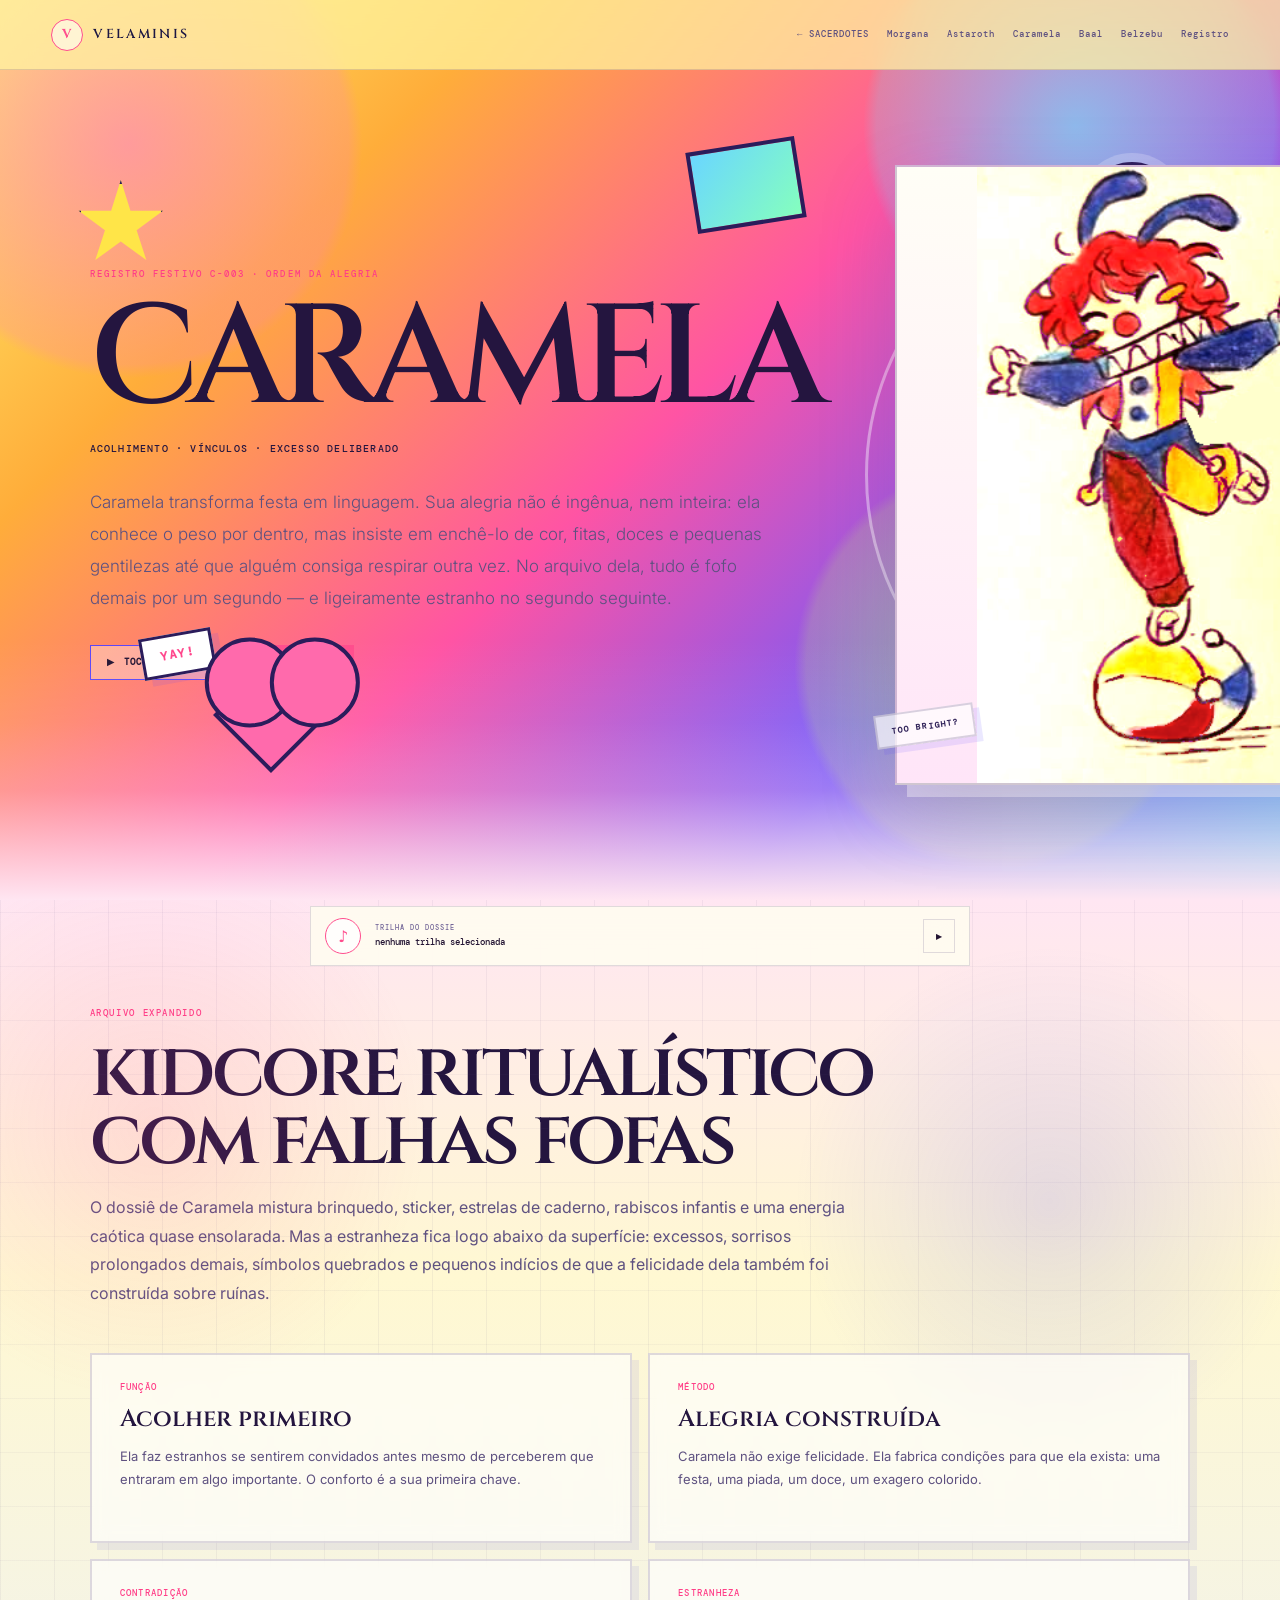
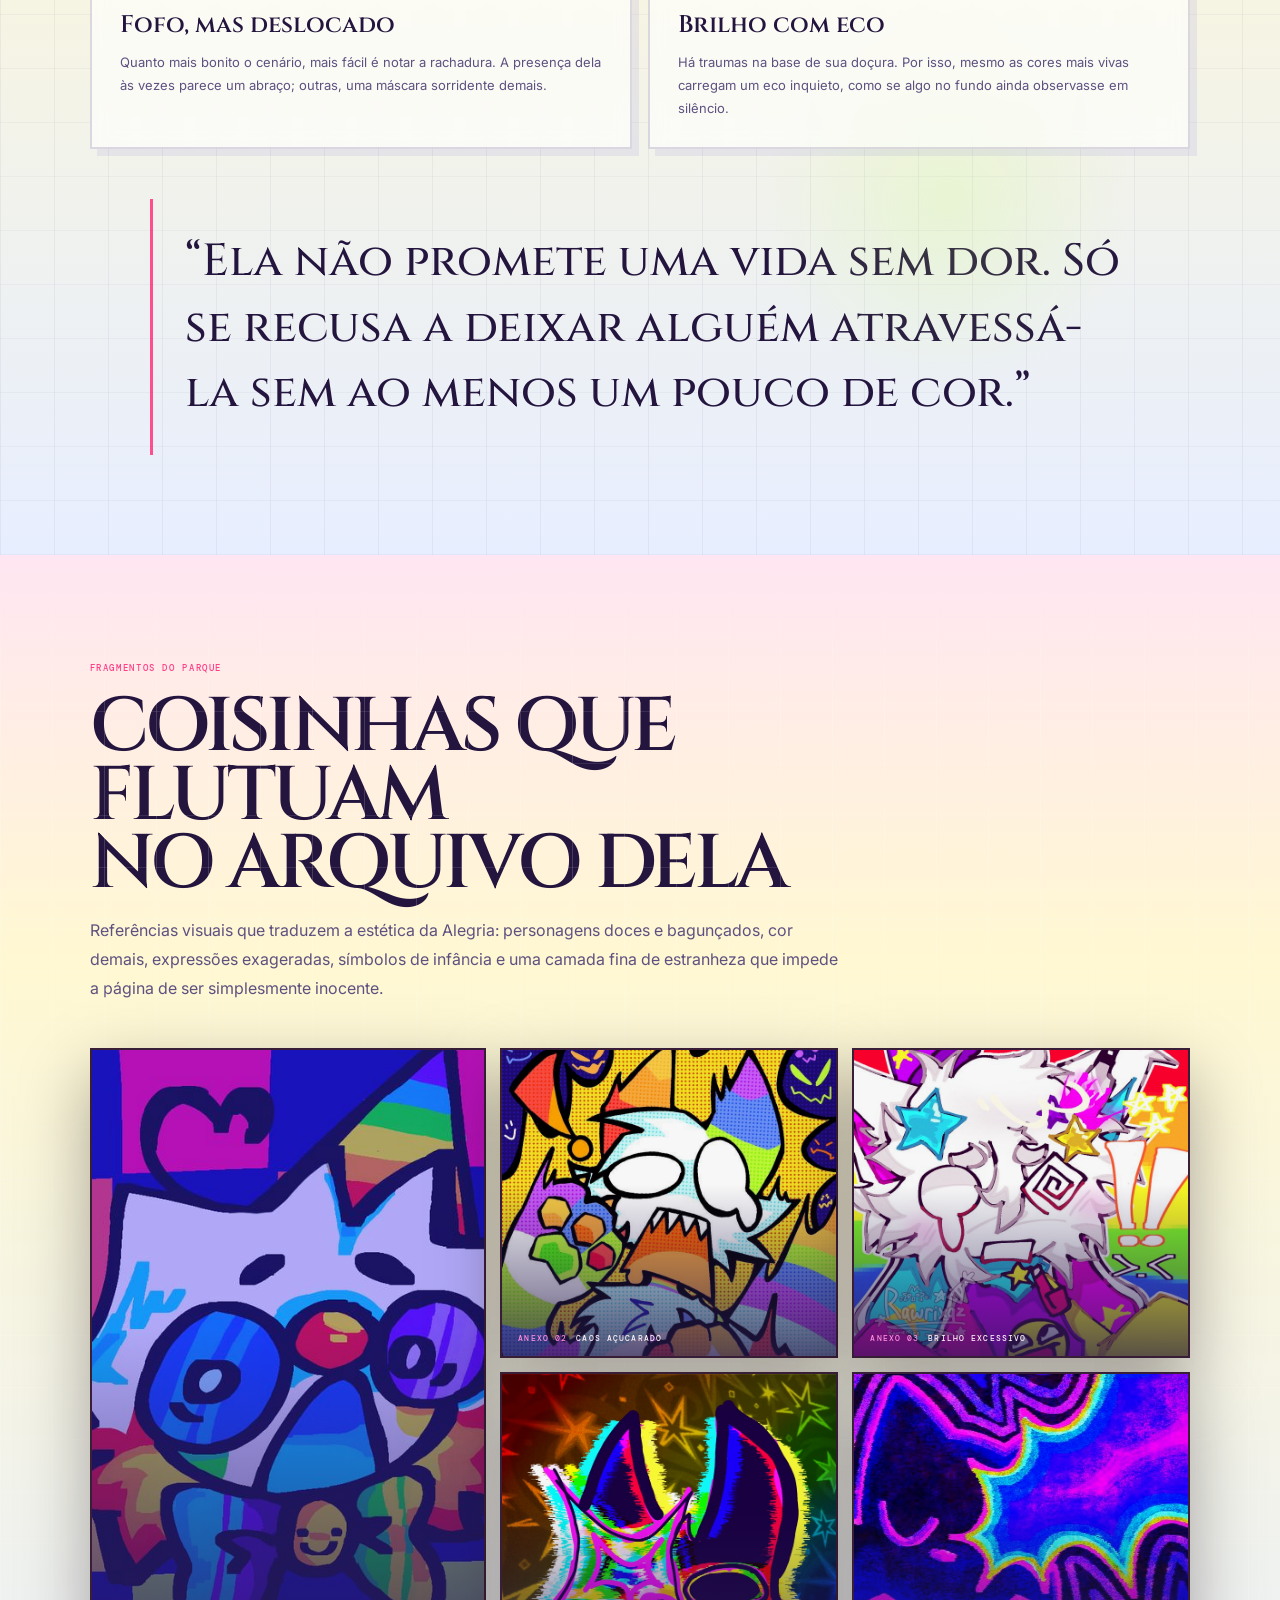
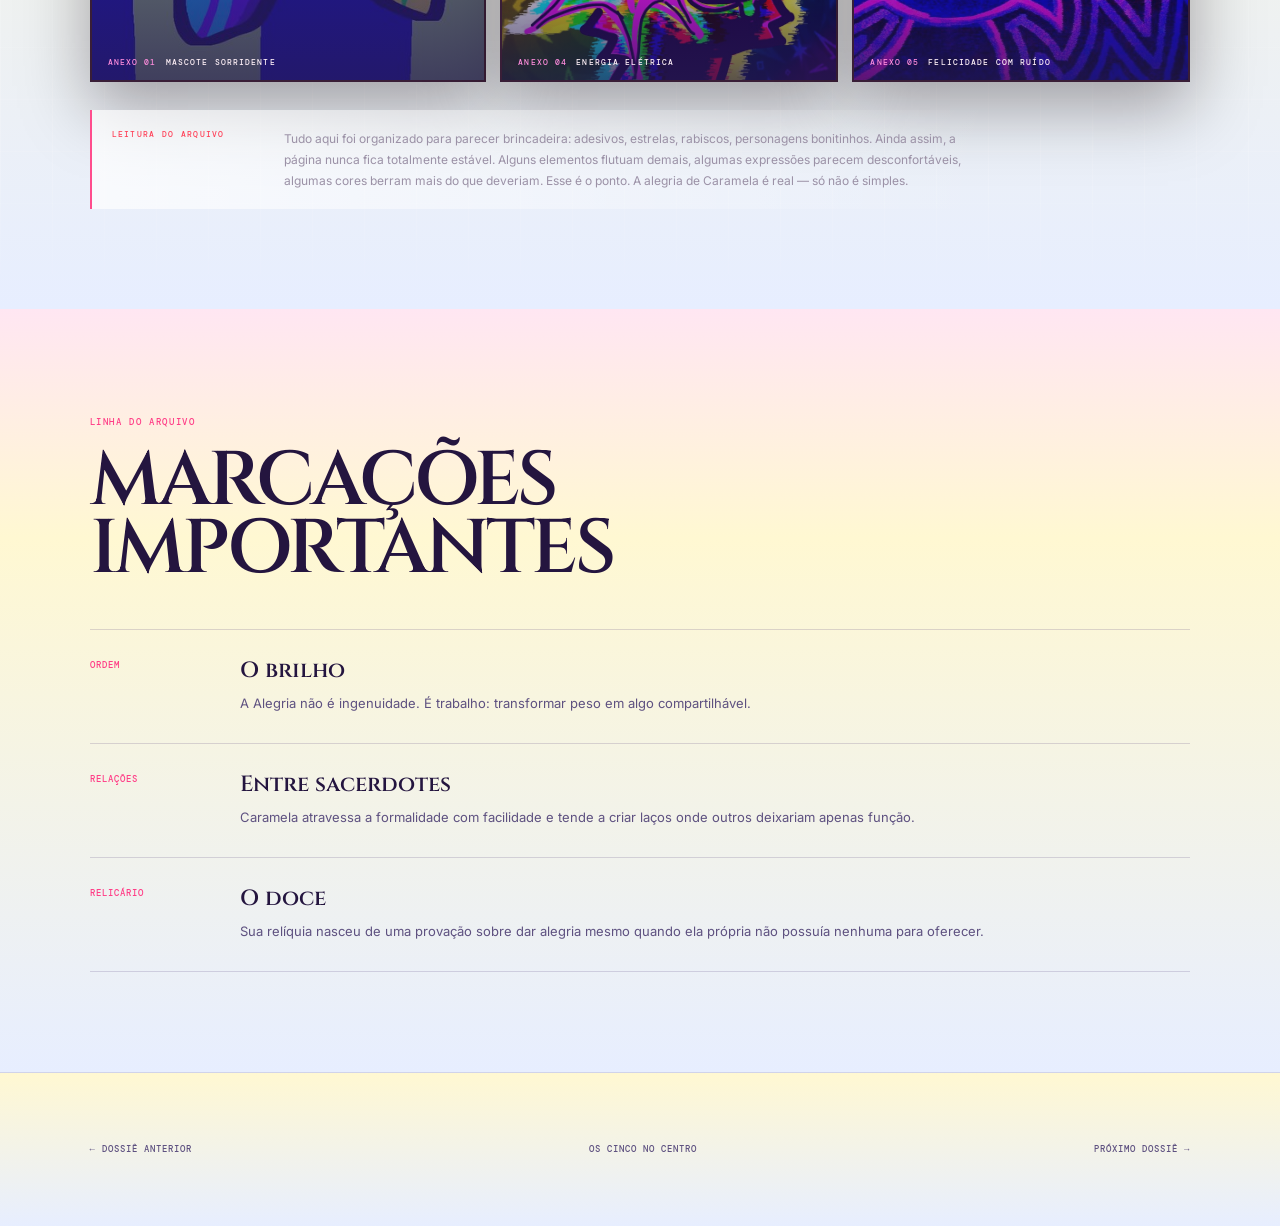
==== caramela.html @ 05659c6a "feito" ====
<!DOCTYPE html>
<html lang="pt-BR">
<head>
  <meta charset="UTF-8">
  <meta name="viewport" content="width=device-width,initial-scale=1">
  <title>Caramela — Velaminis</title>
  <link rel="stylesheet" href="sacerdote-dossie.css">
</head>
<body class="caramela">
  <header class="top">
    <a class="brand" href="index.html"><b>V</b> VELAMINIS</a>
    <nav>
      <a href="sacerdotes.html">← SACERDOTES</a>
      <a href="morgana.html">Morgana</a>
      <a href="astaroth.html">Astaroth</a>
      <a href="caramela.html">Caramela</a>
      <a href="baal.html">Baal</a>
      <a href="belzebu.html">Belzebu</a>
      <a href="membros.html">Registro</a>
    </nav>
  </header>

  <main>
    <section class="hero">
      <div class="kid-floaters" aria-hidden="true">
        <div class="kid-thing star"></div>
        <div class="kid-thing smile"></div>
        <div class="kid-thing block"></div>
        <div class="kid-thing sticker">YAY!</div>
        <div class="kid-thing sticker small">oops...</div>
        <div class="kid-thing spiral"></div>
        <div class="kid-thing heart"></div>
      </div>

      <div>
        <div class="kicker">REGISTRO FESTIVO C-003 · Ordem da Alegria</div>
        <h1>CARAMELA</h1>
        <div class="sub">Acolhimento · vínculos · excesso deliberado</div>
        <p class="lead">
          Caramela transforma festa em linguagem. Sua alegria não é ingênua, nem inteira: ela conhece o peso por dentro,
          mas insiste em enchê-lo de cor, fitas, doces e pequenas gentilezas até que alguém consiga respirar outra vez.
          No arquivo dela, tudo é fofo demais por um segundo — e ligeiramente estranho no segundo seguinte.
        </p>
        <div class="actions">
          <button class="music-btn" id="musicBtn" data-src="musicas/alegria.mp3" data-title="Caramela · The One Who's Running the Show" type="button"><span>▶</span> TOCAR TRILHA</button>
          <a class="btn primary" href="sacerdotes.html">VOLTAR AOS CINCO</a>
        </div>
      </div>

      <div class="hero-visual caramela-visual">
        <div class="kid-ring ring-a"></div>
        <div class="kid-ring ring-b"></div>
        <img class="portrait" src="assets/caramela.png" alt="Retrato de Caramela">
        <div class="kid-tag kid-tag-a">SMILE NICELY</div>
        <div class="kid-tag kid-tag-b">TOO BRIGHT?</div>
      </div>
    </section>

    <section class="kidcore-intro">
      <div class="section-head">
        <small>ARQUIVO EXPANDIDO</small>
        <h2>kidcore ritualístico<br>com falhas fofas</h2>
        <p>
          O dossiê de Caramela mistura brinquedo, sticker, estrelas de caderno, rabiscos infantis e uma energia caótica quase ensolarada.
          Mas a estranheza fica logo abaixo da superfície: excessos, sorrisos prolongados demais, símbolos quebrados e pequenos indícios
          de que a felicidade dela também foi construída sobre ruínas.
        </p>
      </div>

      <div class="grid kid-grid">
        <article class="card">
          <b>FUNÇÃO</b>
          <h3>Acolher primeiro</h3>
          <p>Ela faz estranhos se sentirem convidados antes mesmo de perceberem que entraram em algo importante. O conforto é a sua primeira chave.</p>
        </article>
        <article class="card">
          <b>MÉTODO</b>
          <h3>Alegria construída</h3>
          <p>Caramela não exige felicidade. Ela fabrica condições para que ela exista: uma festa, uma piada, um doce, um exagero colorido.</p>
        </article>
        <article class="card">
          <b>CONTRADIÇÃO</b>
          <h3>Fofo, mas deslocado</h3>
          <p>Quanto mais bonito o cenário, mais fácil é notar a rachadura. A presença dela às vezes parece um abraço; outras, uma máscara sorridente demais.</p>
        </article>
        <article class="card">
          <b>ESTRANHEZA</b>
          <h3>Brilho com eco</h3>
          <p>Há traumas na base de sua doçura. Por isso, mesmo as cores mais vivas carregam um eco inquieto, como se algo no fundo ainda observasse em silêncio.</p>
        </article>
      </div>

      <div class="quote">“Ela não promete uma vida sem dor. Só se recusa a deixar alguém atravessá-la sem ao menos um pouco de cor.”</div>
    </section>

    <section class="caramela-visual-archive">
      <div class="section-head">
        <small>FRAGMENTOS DO PARQUE</small>
        <h2>COISINHAS QUE FLUTUAM<br>NO ARQUIVO DELA</h2>
        <p>
          Referências visuais que traduzem a estética da Alegria: personagens doces e bagunçados, cor demais, expressões exageradas,
          símbolos de infância e uma camada fina de estranheza que impede a página de ser simplesmente inocente.
        </p>
      </div>

      <div class="morgana-gallery caramela-gallery">
        <button class="visual-thumb visual-a" type="button" data-full="assets/caramela_kid_1.png">
          <img src="assets/caramela_kid_1.png" alt="Personagem kidcore com grandes óculos e cores vibrantes">
          <span><b>anexo 01</b> mascote sorridente</span>
        </button>
        <button class="visual-thumb visual-b" type="button" data-full="assets/caramela_kid_2.png">
          <img src="assets/caramela_kid_2.png" alt="Personagem expressivo cercado por doces e arco-íris">
          <span><b>anexo 02</b> caos açucarado</span>
        </button>
        <button class="visual-thumb visual-c" type="button" data-full="assets/caramela_kid_3.png">
          <img src="assets/caramela_kid_3.png" alt="Rosto fofo cercado de estrelas e símbolos coloridos">
          <span><b>anexo 03</b> brilho excessivo</span>
        </button>
        <button class="visual-thumb visual-d" type="button" data-full="assets/caramela_kid_4.png">
          <img src="assets/caramela_kid_4.png" alt="Silhueta colorida com estrelas neon">
          <span><b>anexo 04</b> energia elétrica</span>
        </button>
        <button class="visual-thumb visual-e" type="button" data-full="assets/caramela_kid_5.png">
          <img src="assets/caramela_kid_5.png" alt="Silhueta azul com ondas neon e estética fofa estranha">
          <span><b>anexo 05</b> felicidade com ruído</span>
        </button>
      </div>

      <div class="visual-note caramela-note">
        <span>LEITURA DO ARQUIVO</span>
        <p>
          Tudo aqui foi organizado para parecer brincadeira: adesivos, estrelas, rabiscos, personagens bonitinhos. Ainda assim, a página nunca fica totalmente estável.
          Alguns elementos flutuam demais, algumas expressões parecem desconfortáveis, algumas cores berram mais do que deveriam. Esse é o ponto.
          A alegria de Caramela é real — só não é simples.
        </p>
      </div>
    </section>

    <section>
      <div class="section-head">
        <small>LINHA DO ARQUIVO</small>
        <h2>MARCAÇÕES IMPORTANTES</h2>
      </div>
      <div class="timeline">
        <div class="event"><span>ORDEM</span><div><h3>O brilho</h3><p>A Alegria não é ingenuidade. É trabalho: transformar peso em algo compartilhável.</p></div></div>
        <div class="event"><span>RELAÇÕES</span><div><h3>Entre sacerdotes</h3><p>Caramela atravessa a formalidade com facilidade e tende a criar laços onde outros deixariam apenas função.</p></div></div>
        <div class="event"><span>RELICÁRIO</span><div><h3>O doce</h3><p>Sua relíquia nasceu de uma provação sobre dar alegria mesmo quando ela própria não possuía nenhuma para oferecer.</p></div></div>
      </div>
    </section>
  </main>

  <footer class="footer-nav">
    <a href="astaroth.html">← DOSSIÊ ANTERIOR</a>
    <a href="sacerdotes.html">OS CINCO NO CENTRO</a>
    <a href="baal.html">PRÓXIMO DOSSIÊ →</a>
  </footer>

  <aside class="player" id="miniPlayer">
    <div class="orb">♪</div>
    <div>
      <small>TRILHA DO DOSSIÊ</small>
      <b id="miniTitle">nenhuma trilha selecionada</b>
    </div>
    <button id="miniToggle">▶</button>
  </aside>

  <div class="visual-lightbox" id="visualLightbox" aria-hidden="true">
    <button class="lightbox-close" id="lightboxClose" type="button">×</button>
    <img id="lightboxImage" alt="Imagem ampliada do arquivo visual">
    <div class="lightbox-caption" id="lightboxCaption">anexo visual</div>
  </div>

  <audio id="pageAudio" preload="metadata"></audio>
  <script src="sacerdote-dossie.js"></script>
</body>
</html>
---- sacerdote-dossie.css ----
@import url('https://fonts.googleapis.com/css2?family=Cinzel:wght@400;500;600;700;800&family=DM+Mono:wght@300;400;500&family=Inter:wght@300;400;500;600&display=swap');
:root{--serif:Cinzel,Georgia,serif;--mono:'DM Mono',monospace;--sans:Inter,system-ui,sans-serif;--bg:#09010f;--fg:#f7eef4;--muted:#a996a5;--accent:#ec0123;--accent2:#6d0122;--panel:#120713;--line:rgba(255,255,255,.12)}
*{box-sizing:border-box}html{scroll-behavior:smooth}body{margin:0;background:var(--bg);color:var(--fg);font-family:var(--sans);overflow-x:hidden}a{color:inherit;text-decoration:none}button{font:inherit}.top{height:70px;position:fixed;inset:0 0 auto 0;z-index:100;background:rgba(7,2,10,.76);backdrop-filter:blur(18px);border-bottom:1px solid var(--line);display:flex;align-items:center;padding:0 4vw;gap:20px}.brand{font:600 13px/1 var(--serif);letter-spacing:.18em;display:flex;align-items:center;gap:10px}.brand b{width:32px;height:32px;border:1px solid var(--accent);border-radius:50%;display:grid;place-items:center;color:var(--accent)}.top nav{margin-left:auto;display:flex;gap:18px}.top nav a{font:500 9px/1 var(--mono);letter-spacing:.11em;color:var(--muted)}.top nav a:hover{color:var(--fg)}
.hero{min-height:100vh;padding:130px 7vw 80px;display:grid;grid-template-columns:1.05fr .95fr;gap:6vw;align-items:center;position:relative;overflow:hidden}.hero::after{content:'';position:absolute;left:0;right:0;bottom:0;height:180px;background:linear-gradient(180deg,transparent,var(--bg));pointer-events:none}.kicker{font:500 9px/1 var(--mono);letter-spacing:.23em;color:var(--accent);text-transform:uppercase}.hero h1{font:600 clamp(70px,11vw,160px)/.72 var(--serif);letter-spacing:-.075em;margin:30px 0}.hero .sub{font:500 10px/1.5 var(--mono);letter-spacing:.12em;text-transform:uppercase;color:var(--muted)}.hero .lead{max-width:680px;font:300 17px/1.9 var(--sans);color:var(--muted);margin:30px 0}.hero-visual{min-height:620px;position:relative;display:grid;place-items:center}.portrait{width:min(500px,80vw);height:620px;object-fit:cover;border:1px solid var(--line);box-shadow:0 40px 90px rgba(0,0,0,.42)}.portrait-placeholder{width:min(500px,80vw);height:620px;border:1px solid var(--line);display:grid;place-items:center;text-align:center;color:var(--muted);font:500 10px/1.8 var(--mono);letter-spacing:.15em;position:relative;overflow:hidden}.portrait-placeholder::before{content:'';position:absolute;inset:10%;border:1px solid var(--accent);opacity:.25;transform:rotate(45deg)}
.actions{display:flex;gap:12px;flex-wrap:wrap;align-items:center}.btn,.music-btn{display:inline-flex;align-items:center;gap:9px;border:1px solid var(--accent);background:transparent;color:var(--fg);padding:12px 16px;font:600 9px/1 var(--mono);letter-spacing:.11em;cursor:pointer}.btn.primary{background:var(--accent);color:#0a0208}.music-btn.playing{box-shadow:0 0 0 3px color-mix(in srgb,var(--accent) 18%, transparent)}
main>section:not(.hero){padding:100px 7vw;position:relative}.section-head{max-width:900px;margin-bottom:45px}.section-head small{font:500 9px/1 var(--mono);letter-spacing:.18em;color:var(--accent)}.section-head h2{font:600 clamp(40px,6vw,76px)/.9 var(--serif);letter-spacing:-.05em;margin:18px 0}.section-head p{color:var(--muted);line-height:1.8;max-width:760px}.grid{display:grid;grid-template-columns:repeat(2,1fr);gap:16px}.card{border:1px solid var(--line);background:linear-gradient(145deg,color-mix(in srgb,var(--panel) 90%,transparent),rgba(0,0,0,.12));padding:28px;min-height:190px}.card b{display:block;font:500 9px/1 var(--mono);letter-spacing:.14em;color:var(--accent);margin-bottom:15px}.card h3{font:600 24px/1.05 var(--serif);margin:0 0 13px}.card p{color:var(--muted);font-size:13px;line-height:1.75;margin:0}.quote{margin:50px auto 0;max-width:980px;padding:30px 0 30px 32px;border-left:1px solid var(--accent);font:500 clamp(24px,4vw,45px)/1.45 var(--serif)}
.timeline{border-top:1px solid var(--line)}.event{display:grid;grid-template-columns:120px 1fr;gap:30px;padding:28px 0;border-bottom:1px solid var(--line)}.event span{font:500 9px/1.6 var(--mono);color:var(--accent);letter-spacing:.12em}.event h3{font:600 22px/1.2 var(--serif);margin:0 0 8px}.event p{margin:0;color:var(--muted);font-size:13px;line-height:1.75}.footer-nav{padding:70px 7vw;border-top:1px solid var(--line);display:flex;justify-content:space-between;gap:25px;align-items:center;color:var(--muted);font:500 9px/1.4 var(--mono);letter-spacing:.11em}.footer-nav a:hover{color:var(--accent)}
.player{position:fixed;left:50%;bottom:18px;transform:translate(-50%,140%);z-index:300;width:min(660px,calc(100vw - 28px));background:rgba(8,4,10,.94);border:1px solid var(--line);backdrop-filter:blur(16px);padding:11px 14px;display:grid;grid-template-columns:38px 1fr auto;gap:12px;align-items:center;transition:.35s}.player.open{transform:translate(-50%,0)}.player .orb{width:36px;height:36px;border:1px solid var(--accent);border-radius:50%;display:grid;place-items:center;color:var(--accent)}.player small{display:block;color:var(--muted);font:500 7px/1 var(--mono);letter-spacing:.14em}.player b{display:block;margin-top:6px;font:500 9px/1.2 var(--mono)}.player button{border:1px solid var(--line);background:none;color:var(--fg);height:34px;padding:0 12px;font:500 8px/1 var(--mono);cursor:pointer}
/* themes */
body.morgana{--bg:#050817;--panel:#0c1431;--accent:#4d72ff;--accent2:#182866}.morgana .hero{background:radial-gradient(circle at 78% 25%,rgba(47,94,255,.28),transparent 31%),linear-gradient(135deg,#050817,#0b1027 50%,#09010f)}.morgana .portrait{filter:saturate(.75) contrast(1.08)}.morgana .card{background:linear-gradient(145deg,rgba(16,30,73,.78),rgba(5,8,23,.9))}
body.astaroth{--bg:#090607;--panel:#160a0c;--accent:#d5152b;--accent2:#5a0710}.astaroth .hero{background:radial-gradient(circle at 76% 32%,rgba(181,19,38,.28),transparent 30%),repeating-linear-gradient(135deg,rgba(255,31,50,.018) 0 1px,transparent 1px 15px),#090607}.astaroth .portrait{filter:grayscale(.58) contrast(1.14)}.astaroth .card{border-color:rgba(213,21,43,.3)}
body.caramela{--bg:#4a3000;--fg:#241900;--muted:#5e4a19;--panel:#fff0a5;--line:rgba(48,30,0,.28);--accent:#9a6400;--accent2:#f5c826}.caramela .top{background:rgba(53,34,0,.78);color:#fff2a2}.caramela .hero{background:radial-gradient(circle at 82% 25%,#fff4a5 0%,rgba(255,244,165,.38) 20%,transparent 21%),linear-gradient(135deg,#f1b810,#ffe270 55%,#ef9f00)}.caramela .portrait{object-fit:contain;background:#fff5c8;box-shadow:10px 12px 0 #6f4400}.caramela .card{background:#fff4c3;border:2px solid #3a2700;box-shadow:5px 5px 0 rgba(70,44,0,.5)}.caramela .btn.primary{color:#fff5c7}.caramela .player{color:#fff;background:rgba(49,31,0,.94)}
body.baal{--bg:#08070d;--panel:#0d0a16;--accent:#8c67ff;--accent2:#3f267d}.baal .hero{background:radial-gradient(circle at 80% 45%,rgba(111,75,196,.26),transparent 25%),linear-gradient(135deg,#08070d,#0c0914 54%,#130d1f)}.baal .hero-visual::after{content:'●';position:absolute;color:#9b79ff;text-shadow:0 0 25px #8c67ff,0 0 80px rgba(140,103,255,.8);font-size:18px;animation:watch 7s ease-in-out infinite}@keyframes watch{0%,100%{transform:translate(-110px,-120px)}25%{transform:translate(120px,-70px)}50%{transform:translate(80px,130px)}75%{transform:translate(-120px,90px)}}
body.belzebu{--bg:#eadbe3;--fg:#190d13;--muted:#765b68;--panel:#f7eff2;--line:rgba(42,24,32,.22);--accent:#9d4f70;--accent2:#5f3045}.belzebu .top{background:rgba(35,17,27,.92);color:#f8edf2}.belzebu .hero{background:linear-gradient(180deg,#8f7180 0%,#c6aab7 20%,#eadbe3 54%,#f3e9ed 100%)}.belzebu .hero::before{content:'';position:absolute;inset:0;background:repeating-linear-gradient(0deg,transparent 0 31px,rgba(75,46,59,.05) 31px 32px)}.belzebu .card{background:#f7eff2}.belzebu .player{color:#fff;background:rgba(34,17,26,.94)}
@media(max-width:900px){.hero{grid-template-columns:1fr}.hero-visual{min-height:520px}.portrait,.portrait-placeholder{height:500px}.grid{grid-template-columns:1fr}.top nav{display:none}.event{grid-template-columns:1fr;gap:8px}}@media(max-width:600px){.hero,main>section:not(.hero){padding-left:22px;padding-right:22px}.hero h1{font-size:64px}.footer-nav{padding-left:22px;padding-right:22px;flex-direction:column;align-items:flex-start}}


/* ===== AJUSTE DE LEGIBILIDADE — CARAMELA ===== */
body.caramela{
  --bg:#2b1700;
  --fg:#251500;
  --muted:#4e3400;
  --panel:#fff2b8;
  --line:rgba(62,36,0,.32);
  --accent:#8b4f00;
  --accent2:#ffcf3c;
}
.caramela .hero{
  background:
    radial-gradient(circle at 82% 24%, rgba(255,247,173,.92) 0%, rgba(255,236,122,.54) 18%, transparent 21%),
    linear-gradient(135deg,#b77a00 0%, #f0c02f 42%, #ffeb92 100%);
}
.caramela .hero h1,
.caramela .hero .sub,
.caramela .hero .lead,
.caramela .kicker,
.caramela .section-head h2,
.caramela .card h3,
.caramela .quote,
.caramela .event h3{
  color:#251500;
}
.caramela .hero .lead,
.caramela .section-head p,
.caramela .card p,
.caramela .event p,
.caramela .top nav a{
  color:#533700;
}
.caramela .section-head small,
.caramela .card b,
.caramela .event span,
.caramela .kicker{
  color:#8b4f00;
}
.caramela .top{
  background:rgba(47,28,0,.88);
  color:#fff4cb;
  border-bottom:1px solid rgba(255,234,168,.22);
}
.caramela .top nav a:hover,
.caramela .brand,
.caramela .brand b{
  color:#fff4cb;
}
.caramela .brand b{border-color:#ffd34e}
.caramela .hero::after{
  background:linear-gradient(180deg,transparent 0%, rgba(88,56,0,.22) 34%, #6f4b00 62%, #b98a12 82%, #d8b02a 100%);
}
.caramela main>section:not(.hero){
  background:linear-gradient(180deg,#d8b02a 0%, #ebcf64 16%, #f6e49a 100%);
}
.caramela .card{
  background:#fff6d2;
  border:2px solid #4a2d00;
  box-shadow:5px 5px 0 rgba(70,44,0,.35);
}
.caramela .quote{border-left-color:#8b4f00}
.caramela .btn,
.caramela .music-btn{
  border-color:#6e3c00;
  color:#251500;
  background:rgba(255,248,220,.22);
}
.caramela .btn.primary{
  background:#8b4f00;
  color:#fff5d0;
}
.caramela .footer-nav{
  color:#5a3a00;
  border-top-color:rgba(71,42,0,.28);
  background:linear-gradient(180deg,#f5e39a 0%, #edd171 100%);
}
.caramela .player{
  color:#fff9ea;
  background:rgba(54,33,0,.96);
  border-color:rgba(255,219,110,.28);
}

/* ===== MORGANA — ARQUIVO VISUAL ===== */
.morgana .morgana-visual-archive{
  background:
    radial-gradient(circle at 78% 18%,rgba(151,0,20,.16),transparent 24%),
    radial-gradient(circle at 16% 70%,rgba(40,82,255,.12),transparent 28%),
    linear-gradient(180deg,#050817 0%,#080815 48%,#090510 100%);
  overflow:hidden;
}
.morgana .morgana-visual-archive::before{
  content:"";
  position:absolute;
  inset:0;
  pointer-events:none;
  background:
    linear-gradient(90deg,rgba(77,114,255,.05) 1px,transparent 1px),
    linear-gradient(rgba(77,114,255,.035) 1px,transparent 1px);
  background-size:52px 52px;
  mask-image:linear-gradient(to bottom,transparent,#000 12%,#000 88%,transparent);
}
.morgana-gallery{
  position:relative;
  z-index:2;
  display:grid;
  grid-template-columns:1.15fr .85fr .85fr;
  grid-template-rows:310px 310px;
  gap:14px;
  max-width:1320px;
}
.visual-thumb{
  appearance:none;
  border:1px solid rgba(77,114,255,.24);
  background:#06070d;
  padding:0;
  margin:0;
  position:relative;
  overflow:hidden;
  cursor:zoom-in;
  min-width:0;
  box-shadow:0 25px 55px rgba(0,0,0,.28);
}
.visual-thumb::before{
  content:"";
  position:absolute;
  inset:0;
  z-index:2;
  pointer-events:none;
  border:1px solid rgba(255,20,45,.0);
  transition:.35s ease;
}
.visual-thumb::after{
  content:"";
  position:absolute;
  inset:0;
  z-index:1;
  pointer-events:none;
  background:linear-gradient(180deg,transparent 48%,rgba(3,4,10,.88) 100%);
}
.visual-thumb img{
  width:100%;
  height:100%;
  object-fit:cover;
  display:block;
  filter:saturate(.93) contrast(1.05) brightness(.82);
  transition:transform .6s cubic-bezier(.2,.7,.2,1),filter .4s ease;
}
.visual-thumb span{
  position:absolute;
  z-index:3;
  left:16px;
  bottom:14px;
  display:flex;
  gap:9px;
  align-items:center;
  color:#e6e8f5;
  font:500 8px/1 var(--mono);
  letter-spacing:.14em;
  text-transform:uppercase;
}
.visual-thumb span b{color:#ff243e;font-weight:500}
.visual-thumb:hover img{transform:scale(1.045);filter:saturate(1.08) contrast(1.1) brightness(.95)}
.visual-thumb:hover::before{border-color:rgba(255,28,54,.62);box-shadow:inset 0 0 42px rgba(203,0,26,.12)}
.visual-a{grid-row:1 / 3}
.visual-a img{object-position:center top}
.visual-b img{object-position:center}
.visual-c img{object-position:center}
.visual-d img{object-position:center top}
.visual-e img{object-position:center}
.visual-note{
  position:relative;
  z-index:2;
  max-width:900px;
  margin-top:28px;
  padding:18px 20px;
  border-left:2px solid #9c001c;
  background:linear-gradient(90deg,rgba(125,0,20,.14),transparent);
  display:grid;
  grid-template-columns:150px 1fr;
  gap:22px;
  align-items:start;
}
.visual-note span{font:500 8px/1.5 var(--mono);letter-spacing:.16em;color:#ff4058}
.visual-note p{margin:0;color:#9b91a6;font-size:12px;line-height:1.75}
.visual-lightbox{
  position:fixed;
  inset:0;
  z-index:500;
  background:rgba(2,2,7,.94);
  backdrop-filter:blur(18px);
  display:grid;
  place-items:center;
  padding:72px 24px 34px;
  opacity:0;
  visibility:hidden;
  transition:.3s ease;
}
.visual-lightbox.open{opacity:1;visibility:visible}
.visual-lightbox img{
  max-width:min(1100px,92vw);
  max-height:82vh;
  width:auto;
  height:auto;
  object-fit:contain;
  border:1px solid rgba(77,114,255,.24);
  box-shadow:0 40px 100px rgba(0,0,0,.65),0 0 70px rgba(183,0,26,.10);
}
.lightbox-close{
  position:absolute;
  top:22px;
  right:28px;
  width:42px;
  height:42px;
  border:1px solid rgba(255,255,255,.18);
  background:rgba(5,8,23,.72);
  color:#fff;
  cursor:pointer;
  font:300 26px/1 var(--sans);
}
.lightbox-caption{
  position:absolute;
  bottom:14px;
  left:50%;
  transform:translateX(-50%);
  color:#9a90a1;
  font:500 8px/1 var(--mono);
  letter-spacing:.16em;
  text-transform:uppercase;
  white-space:nowrap;
}
@media(max-width:900px){
  .morgana-gallery{grid-template-columns:1fr 1fr;grid-template-rows:440px 260px 260px}
  .visual-a{grid-row:1;grid-column:1 / 3}
  .visual-note{grid-template-columns:1fr;gap:8px}
}
@media(max-width:600px){
  .morgana-gallery{grid-template-columns:1fr;grid-template-rows:none}
  .visual-a{grid-row:auto;grid-column:auto}
  .visual-thumb{min-height:320px}
  .visual-thumb:nth-child(1){min-height:480px}
  .lightbox-caption{white-space:normal;width:80%;text-align:center;line-height:1.5}
}


/* ===== ASTAROTH — DREAMCORE ===== */
body.astaroth{
  --bg:#88a7df;
  --fg:#132038;
  --muted:#4e5f89;
  --panel:#f8f2ff;
  --line:rgba(52,73,126,.24);
  --accent:#d93045;
  --accent2:#7f92f2;
}
.astaroth .top{
  background:rgba(142,167,222,.72);
  border-bottom:1px solid rgba(255,255,255,.28);
  backdrop-filter:blur(18px);
}
.astaroth .top nav a{color:#29406c}
.astaroth .top nav a:hover,.astaroth .brand{color:#0f2243}
.astaroth .brand b{border-color:#d93045;color:#d93045;background:rgba(255,255,255,.3)}
.astaroth .hero{
  background:
    radial-gradient(circle at 15% 16%, rgba(255,210,235,.8) 0%, rgba(255,210,235,.22) 17%, transparent 18%),
    radial-gradient(circle at 80% 20%, rgba(255,241,157,.7) 0%, rgba(255,241,157,.18) 15%, transparent 16%),
    linear-gradient(180deg,#94b6ef 0%, #9bb5f1 26%, #a8b8f4 44%, #d0b3eb 71%, #f3bdd0 100%);
}
.astaroth .hero::after{
  height:260px;
  background:linear-gradient(180deg,transparent 0%, rgba(226,178,214,.12) 24%, rgba(221,178,210,.48) 55%, #f0cade 100%);
}
.astaroth .hero h1,
.astaroth .hero .sub,
.astaroth .hero .lead,
.astaroth .section-head h2,
.astaroth .card h3,
.astaroth .quote,
.astaroth .event h3{color:#15213e}
.astaroth .kicker,
.astaroth .section-head small,
.astaroth .card b,
.astaroth .event span{color:#c92c48}
.astaroth .hero .lead,
.astaroth .section-head p,
.astaroth .card p,
.astaroth .event p,
.astaroth .top nav a,
.astaroth .footer-nav{color:#4d618f}
.astaroth .btn,
.astaroth .music-btn{
  color:#11203f;
  border-color:#c92c48;
  background:rgba(255,255,255,.18);
}
.astaroth .btn.primary{background:#d93045;color:#fff}
.astaroth .hero-visual{overflow:visible}
.astaroth .portrait{
  position:relative;
  z-index:3;
  filter:saturate(.78) contrast(1.06) drop-shadow(0 24px 60px rgba(112,71,133,.3));
  border:1px solid rgba(255,255,255,.4);
  box-shadow:0 40px 90px rgba(78,84,158,.22);
}
.astaroth-visual::before{
  content:'';
  position:absolute;
  inset:35px 42px 38px;
  border:1px dashed rgba(65,87,150,.36);
  border-radius:24px;
  z-index:1;
  transform:rotate(-3deg);
}
.astaroth-visual::after{
  content:'';
  position:absolute;
  width:220px;height:220px;border-radius:50%;
  right:18px;bottom:18px;
  background:radial-gradient(circle, rgba(255,252,233,.58) 0%, rgba(255,252,233,.14) 34%, transparent 66%);
  z-index:0;filter:blur(4px)
}
.dream-ring{position:absolute;border:1px solid rgba(255,255,255,.45);border-radius:50%;pointer-events:none}
.ring-a{width:580px;height:580px;z-index:0;animation:floatDreamA 11s ease-in-out infinite}
.ring-b{width:430px;height:430px;z-index:0;border-style:dashed;border-color:rgba(201,44,72,.28);animation:floatDreamB 13s ease-in-out infinite}
.dream-tag{position:absolute;z-index:4;padding:10px 14px;border:1px solid rgba(31,47,88,.2);background:rgba(255,255,255,.52);backdrop-filter:blur(10px);font:500 8px/1 var(--mono);letter-spacing:.16em;color:#24365e;box-shadow:0 10px 34px rgba(103,86,146,.12)}
.dream-tag-a{top:42px;right:2px;transform:rotate(4deg)}
.dream-tag-b{left:-16px;bottom:44px;transform:rotate(-6deg)}
.dream-floaters{position:absolute;inset:0;pointer-events:none;z-index:1}
.floater{position:absolute;background-size:cover;background-position:center;opacity:.9;filter:drop-shadow(0 16px 35px rgba(96,72,127,.18))}
.floater-house{width:148px;height:105px;left:5vw;top:26vh;background-image:url('assets/astaroth_dream_1.png');border:1px solid rgba(255,255,255,.46);animation:driftHouse 16s ease-in-out infinite}
.floater-phone{width:122px;height:182px;right:8vw;top:19vh;background-image:url('assets/astaroth_dream_3.png');border:1px solid rgba(255,255,255,.46);animation:driftPhone 18s ease-in-out infinite}
.floater-eye{width:130px;height:130px;left:56vw;top:18vh;background-image:url('assets/astaroth_dream_4.png');border-radius:50%;border:1px solid rgba(255,255,255,.46);animation:driftEye 14s ease-in-out infinite}
.floater-note{left:9vw;bottom:18vh;padding:12px 16px;background:rgba(255,255,255,.55);border:1px solid rgba(58,76,123,.22);font:500 8px/1 var(--mono);letter-spacing:.17em;color:#21365b;transform:rotate(-6deg);animation:driftNote 12s ease-in-out infinite}
.floater-note.small{left:auto;right:13vw;bottom:12vh;transform:rotate(8deg);animation-duration:15s}
.astaroth main>section:not(.hero){background:linear-gradient(180deg,#f0cade 0%, #eef0ff 34%, #dce8ff 100%)}
.astaroth .dreamcore-intro{position:relative;overflow:hidden}
.astaroth .dreamcore-intro::before{
  content:'';position:absolute;inset:0;pointer-events:none;
  background:
    radial-gradient(circle at 84% 20%, rgba(255,235,148,.22), transparent 18%),
    radial-gradient(circle at 18% 70%, rgba(255,174,217,.18), transparent 18%),
    repeating-linear-gradient(90deg,rgba(255,255,255,.16) 0 1px,transparent 1px 60px),
    repeating-linear-gradient(0deg,rgba(255,255,255,.08) 0 1px,transparent 1px 60px);
  opacity:.75;
}
.astaroth .dream-grid .card,
.astaroth .card{
  background:rgba(255,255,255,.48);
  backdrop-filter:blur(10px);
  border:1px solid rgba(55,74,120,.22);
  box-shadow:0 14px 36px rgba(124,126,184,.12);
}
.astaroth .quote{border-left-color:#d93045}
.astaroth .astaroth-visual-archive{
  background:
    radial-gradient(circle at 20% 14%, rgba(255,213,124,.35), transparent 18%),
    radial-gradient(circle at 76% 22%, rgba(255,194,216,.28), transparent 24%),
    linear-gradient(180deg,#dce8ff 0%, #d7daf9 36%, #d6b8e4 100%);
  overflow:hidden;
}
.astaroth-gallery{grid-template-columns:1.08fr .92fr .92fr}
.astaroth-gallery .visual-thumb{border-color:rgba(70,93,154,.2);background:#c5d7ff;box-shadow:0 20px 50px rgba(101,88,156,.18)}
.astaroth-gallery .visual-thumb::after{background:linear-gradient(180deg,transparent 42%,rgba(46,55,97,.74) 100%)}
.astaroth-gallery .visual-thumb img{filter:saturate(.96) contrast(1.04) brightness(.97)}
.astaroth-gallery .visual-thumb span{color:#fefcff}
.astaroth-gallery .visual-thumb span b{color:#ffd66b}
.astaroth-note{border-left-color:#d93045;background:linear-gradient(90deg,rgba(236,205,239,.5),transparent)}
.astaroth .timeline{border-top-color:rgba(61,76,122,.18)}
.astaroth .event{border-bottom-color:rgba(61,76,122,.18)}
.astaroth .footer-nav{background:linear-gradient(180deg,#dce8ff 0%, #e8dbf2 100%);border-top-color:rgba(61,76,122,.14)}
.astaroth .footer-nav a:hover{color:#c92c48}
.astaroth .player{background:rgba(239,243,255,.9);color:#0f2243;border-color:rgba(44,68,122,.18)}
.astaroth .player .orb{border-color:#d93045;color:#d93045;background:rgba(255,255,255,.7)}
.astaroth .player small{color:#6477a4}
.astaroth .player button{color:#0f2243;border-color:rgba(44,68,122,.18)}
.astaroth .visual-lightbox{background:rgba(177,191,240,.32);backdrop-filter:blur(24px) saturate(1.2)}
.astaroth .visual-lightbox img{border-color:rgba(255,255,255,.58);box-shadow:0 40px 100px rgba(112,94,158,.34)}
.astaroth .lightbox-close{background:rgba(255,255,255,.72);color:#1a2d55;border-color:rgba(56,76,128,.18)}
.astaroth .lightbox-caption{color:#40527f}

@keyframes driftHouse{0%,100%{transform:translate(0,0) rotate(-4deg)}50%{transform:translate(18px,-18px) rotate(3deg)}}
@keyframes driftPhone{0%,100%{transform:translate(0,0) rotate(5deg)}50%{transform:translate(-16px,20px) rotate(-2deg)}}
@keyframes driftEye{0%,100%{transform:translate(0,0)}50%{transform:translate(14px,-22px)}}
@keyframes driftNote{0%,100%{transform:translateY(0) rotate(-6deg)}50%{transform:translateY(-18px) rotate(-2deg)}}
@keyframes floatDreamA{0%,100%{transform:translateY(0)}50%{transform:translateY(-22px) rotate(4deg)}}
@keyframes floatDreamB{0%,100%{transform:translateY(0)}50%{transform:translateY(18px) rotate(-6deg)}}

@media(max-width:1100px){
  .floater-eye{left:auto;right:18vw;top:10vh;width:110px;height:110px}
  .floater-house{width:118px;height:84px;top:22vh}
  .floater-phone{width:98px;height:146px}
}
@media(max-width:900px){
  .astaroth .hero{background:linear-gradient(180deg,#9dbaf3 0%, #b6bdf1 34%, #e0bee3 100%)}
  .dream-floaters{display:none}
  .dream-tag-a{right:16px;top:10px}
  .dream-tag-b{left:10px;bottom:18px}
  .ring-a{width:460px;height:460px}
  .ring-b{width:340px;height:340px}
  .astaroth-gallery{grid-template-columns:1fr 1fr;grid-template-rows:420px 260px 260px}
}
@media(max-width:600px){
  .astaroth .hero .lead{font-size:15px;line-height:1.8}
  .astaroth-gallery{grid-template-columns:1fr;grid-template-rows:none}
  .astaroth-gallery .visual-thumb{min-height:280px}
  .astaroth-gallery .visual-thumb.visual-a{min-height:420px}
  .dream-tag{font-size:7px;padding:8px 10px}
}


/* ===== CARAMELA — KIDCORE ===== */
body.caramela{
  --bg:#fff17f;
  --fg:#231433;
  --muted:#5f4a68;
  --panel:#fffaf0;
  --line:rgba(53,28,71,.22);
  --accent:#ff4d8d;
  --accent2:#4d44ff;
}
.caramela .top{
  background:rgba(255,245,163,.72);
  color:#271741;
  border-bottom:1px solid rgba(85,52,123,.18);
  backdrop-filter:blur(16px);
}
.caramela .top nav a{color:#574a9c}
.caramela .top nav a:hover,.caramela .brand{color:#1c1743}
.caramela .brand b{border-color:#ff4d8d;color:#ff4d8d;background:rgba(255,255,255,.56)}
.caramela .hero{
  background:
    radial-gradient(circle at 10% 16%, rgba(255,126,196,.64) 0%, rgba(255,126,196,.22) 16%, transparent 17%),
    radial-gradient(circle at 84% 14%, rgba(111,223,255,.72) 0%, rgba(111,223,255,.22) 15%, transparent 16%),
    radial-gradient(circle at 78% 74%, rgba(202,255,94,.58) 0%, rgba(202,255,94,.18) 16%, transparent 17%),
    linear-gradient(135deg,#fff36f 0%, #ffad3a 24%, #ff54a4 50%, #6e59ff 74%, #45d8ff 100%);
}
.caramela .hero::after{
  height:260px;
  background:linear-gradient(180deg,transparent 0%, rgba(255,255,255,.08) 32%, rgba(255,194,226,.34) 58%, #ffe6f2 100%);
}
.caramela .hero h1,
.caramela .hero .sub,
.caramela .hero .lead,
.caramela .section-head h2,
.caramela .card h3,
.caramela .quote,
.caramela .event h3{color:#24153f}
.caramela .hero .lead,
.caramela .section-head p,
.caramela .card p,
.caramela .event p,
.caramela .footer-nav,
.caramela .top nav a{color:#5e5180}
.caramela .kicker,
.caramela .section-head small,
.caramela .card b,
.caramela .event span{color:#ff3e87}
.caramela .btn,
.caramela .music-btn{
  color:#231433;
  border-color:#5b46f8;
  background:rgba(255,255,255,.34);
}
.caramela .btn.primary{background:#ff4d8d;color:#fff9ff;border-color:#ff4d8d}
.caramela .hero-visual{overflow:visible}
.caramela .portrait{
  position:relative;z-index:3;
  object-fit:contain;
  background:linear-gradient(180deg,#fffef6 0%,#ffe5f8 100%);
  border:2px solid rgba(58,24,92,.24);
  box-shadow:0 28px 70px rgba(135,84,160,.22), 12px 12px 0 rgba(255,255,255,.42);
}
.caramela-visual::before{
  content:'';position:absolute;inset:28px 40px;border:2px dashed rgba(82,67,255,.25);border-radius:24px;transform:rotate(-4deg);z-index:1
}
.caramela-visual::after{
  content:'';position:absolute;right:-8px;bottom:24px;width:190px;height:190px;border-radius:50%;
  background:radial-gradient(circle, rgba(255,255,255,.8) 0%, rgba(255,255,255,.18) 36%, transparent 72%);
  filter:blur(2px);z-index:0
}
.kid-ring{position:absolute;border-radius:50%;pointer-events:none}
.caramela .ring-a{width:560px;height:560px;border:3px solid rgba(255,255,255,.42);z-index:0;animation:kidFloatA 9s ease-in-out infinite}
.caramela .ring-b{width:420px;height:420px;border:2px dashed rgba(255,77,141,.38);z-index:0;animation:kidFloatB 11s ease-in-out infinite}
.kid-tag{position:absolute;z-index:4;padding:11px 14px;border:2px solid rgba(42,22,83,.18);background:rgba(255,255,255,.7);box-shadow:6px 6px 0 rgba(91,70,248,.12);font:700 8px/1 var(--mono);letter-spacing:.15em;color:#32245a;transform-origin:center}
.kid-tag-a{top:38px;right:4px;transform:rotate(8deg)}
.kid-tag-b{left:-20px;bottom:42px;transform:rotate(-8deg)}
.kid-floaters{position:absolute;inset:0;z-index:1;pointer-events:none;overflow:hidden}
.kid-thing{position:absolute}
.kid-thing.star{width:88px;height:88px;left:6vw;top:20vh;background:#ffe548;clip-path:polygon(50% 0%,61% 35%,98% 35%,68% 57%,79% 91%,50% 70%,21% 91%,32% 57%,2% 35%,39% 35%);border:4px solid #2b1c5b;box-shadow:0 0 0 7px rgba(255,255,255,.25);animation:kidDrift1 12s ease-in-out infinite}
.kid-thing.smile{width:92px;height:92px;right:8vw;top:18vh;background:#fff485;border:4px solid #2b1c5b;border-radius:50%;box-shadow:0 0 0 9px rgba(255,255,255,.22);animation:kidDrift2 14s ease-in-out infinite}
.kid-thing.smile::before,.kid-thing.smile::after{content:'';position:absolute;top:28px;width:10px;height:18px;background:#2b1c5b;border-radius:10px}
.kid-thing.smile::before{left:25px}.kid-thing.smile::after{right:25px}
.kid-thing.smile{--mouth:none}.kid-thing.smile::marker{content:''}
.kid-thing.smile span{display:none}
.kid-thing.smile{background-image:radial-gradient(circle at 50% 64%, transparent 0 22px, #2b1c5b 22px 24px, transparent 24px)}
.kid-thing.block{width:110px;height:82px;left:54vw;top:16vh;background:linear-gradient(135deg,#6ad6ff,#85ffbe);border:4px solid #2b1c5b;transform:rotate(-9deg);animation:kidDrift3 16s ease-in-out infinite}
.kid-thing.spiral{width:118px;height:118px;right:18vw;bottom:15vh;border-radius:50%;border:4px solid #2b1c5b;background:repeating-radial-gradient(circle,#ffd1e8 0 7px,#7b63ff 7px 15px,#9eff6a 15px 22px,#ffd95f 22px 30px);animation:kidDrift4 13s ease-in-out infinite}
.kid-thing.heart{width:82px;height:82px;left:18vw;bottom:16vh;transform:rotate(-45deg);background:#ff6aac;border:4px solid #2b1c5b;animation:kidDrift5 15s ease-in-out infinite}
.kid-thing.heart::before,.kid-thing.heart::after{content:'';position:absolute;width:82px;height:82px;background:#ff6aac;border:4px solid #2b1c5b;border-radius:50%}
.kid-thing.heart::before{top:-46px;left:0}.kid-thing.heart::after{left:46px;top:0}
.kid-thing.sticker{left:11vw;bottom:25vh;padding:12px 16px;background:#fff;border:3px solid #2b1c5b;box-shadow:7px 7px 0 rgba(91,70,248,.12);font:700 12px/1 var(--mono);letter-spacing:.14em;color:#ff478c;transform:rotate(-10deg);animation:kidSticker1 12s ease-in-out infinite}
.kid-thing.sticker.small{left:auto;right:10vw;bottom:20vh;color:#5647ff;background:#fffbca;transform:rotate(8deg);animation:kidSticker2 14s ease-in-out infinite}
.caramela main>section:not(.hero){background:linear-gradient(180deg,#ffe6f2 0%, #fff8d2 30%, #e7eeff 100%)}
.caramela .kidcore-intro{position:relative;overflow:hidden}
.caramela .kidcore-intro::before{
  content:'';position:absolute;inset:0;pointer-events:none;
  background:
    radial-gradient(circle at 12% 18%, rgba(255,77,141,.14), transparent 18%),
    radial-gradient(circle at 82% 24%, rgba(82,67,255,.15), transparent 18%),
    radial-gradient(circle at 74% 72%, rgba(194,255,94,.18), transparent 14%),
    repeating-linear-gradient(90deg,rgba(94,81,128,.07) 0 1px,transparent 1px 54px),
    repeating-linear-gradient(0deg,rgba(94,81,128,.05) 0 1px,transparent 1px 54px);
}
.caramela .kid-grid .card,
.caramela .card{
  background:rgba(255,255,255,.62);
  backdrop-filter:blur(8px);
  border:2px solid rgba(65,42,113,.17);
  box-shadow:7px 7px 0 rgba(111,96,218,.1);
}
.caramela .quote{border-left:3px solid #ff4d8d}
.caramela .caramela-visual-archive{
  background:
    radial-gradient(circle at 16% 12%, rgba(255,217,92,.35), transparent 18%),
    radial-gradient(circle at 78% 18%, rgba(255,91,171,.22), transparent 22%),
    radial-gradient(circle at 68% 78%, rgba(87,223,255,.2), transparent 20%),
    linear-gradient(180deg,#e7eeff 0%, #fde9ff 46%, #fff8d2 100%);
  overflow:hidden;
}
.caramela .caramela-visual-archive::before{
  content:'';position:absolute;inset:0;pointer-events:none;
  background:
    linear-gradient(90deg,rgba(255,255,255,.16) 1px,transparent 1px),
    linear-gradient(rgba(255,255,255,.10) 1px,transparent 1px);
  background-size:52px 52px;
  mask-image:linear-gradient(to bottom,transparent,#000 10%,#000 90%,transparent);
}
.caramela-gallery{position:relative;z-index:2;grid-template-columns:1.08fr .92fr .92fr}
.caramela-gallery .visual-thumb{border:2px solid rgba(56,32,95,.16);background:#ffffff;box-shadow:0 22px 52px rgba(111,96,218,.14)}
.caramela-gallery .visual-thumb::before{transition:.3s ease}
.caramela-gallery .visual-thumb::after{background:linear-gradient(180deg,transparent 44%,rgba(38,26,80,.74) 100%)}
.caramela-gallery .visual-thumb img{filter:saturate(1.02) contrast(1.02) brightness(1.02)}
.caramela-gallery .visual-thumb span{color:#fffefb}
.caramela-gallery .visual-thumb span b{color:#ffe66f}
.caramela-note{border-left-color:#ff4d8d;background:linear-gradient(90deg,rgba(255,255,255,.7),transparent)}
.caramela .timeline{border-top-color:rgba(67,45,109,.18)}
.caramela .event{border-bottom-color:rgba(67,45,109,.18)}
.caramela .footer-nav{background:linear-gradient(180deg,#fff8d2 0%, #e7eeff 100%);border-top-color:rgba(67,45,109,.14)}
.caramela .footer-nav a:hover{color:#ff4d8d}
.caramela .player{background:rgba(255,252,240,.92);color:#231433;border-color:rgba(67,45,109,.16)}
.caramela .player .orb{border-color:#ff4d8d;color:#ff4d8d;background:rgba(255,255,255,.76)}
.caramela .player small{color:#726497}.caramela .player button{color:#231433;border-color:rgba(67,45,109,.16)}
.caramela .visual-lightbox{background:rgba(255,244,198,.28);backdrop-filter:blur(24px) saturate(1.2)}
.caramela .visual-lightbox img{border-color:rgba(255,255,255,.6);box-shadow:0 40px 100px rgba(111,96,218,.28)}
.caramela .lightbox-close{background:rgba(255,255,255,.78);color:#24153f;border-color:rgba(67,45,109,.16)}
.caramela .lightbox-caption{color:#55477f}

@keyframes kidDrift1{0%,100%{transform:translate(0,0) rotate(0)}50%{transform:translate(18px,-14px) rotate(12deg)}}
@keyframes kidDrift2{0%,100%{transform:translate(0,0)}50%{transform:translate(-12px,18px) rotate(-8deg)}}
@keyframes kidDrift3{0%,100%{transform:translate(0,0) rotate(-9deg)}50%{transform:translate(14px,-20px) rotate(2deg)}}
@keyframes kidDrift4{0%,100%{transform:translate(0,0) rotate(0)}50%{transform:translate(-18px,-10px) rotate(10deg)}}
@keyframes kidDrift5{0%,100%{transform:rotate(-45deg) translate(0,0)}50%{transform:rotate(-35deg) translate(10px,-14px)}}
@keyframes kidSticker1{0%,100%{transform:rotate(-10deg) translateY(0)}50%{transform:rotate(-4deg) translateY(-16px)}}
@keyframes kidSticker2{0%,100%{transform:rotate(8deg) translateY(0)}50%{transform:rotate(2deg) translateY(-14px)}}
@keyframes kidFloatA{0%,100%{transform:translateY(0)}50%{transform:translateY(-20px) rotate(5deg)}}
@keyframes kidFloatB{0%,100%{transform:translateY(0)}50%{transform:translateY(16px) rotate(-6deg)}}

@media(max-width:1100px){
  .kid-thing.block{left:48vw;top:14vh}
  .kid-thing.spiral{right:12vw}
}
@media(max-width:900px){
  .kid-floaters{display:none}
  .caramela .hero{background:linear-gradient(180deg,#fff36f 0%, #ffbb4a 26%, #ff68b3 58%, #7f6cff 84%, #7ddfff 100%)}
  .caramela-gallery{grid-template-columns:1fr 1fr;grid-template-rows:420px 260px 260px}
  .kid-tag-a{right:12px;top:12px}
  .kid-tag-b{left:10px;bottom:18px}
  .caramela .ring-a{width:450px;height:450px}
  .caramela .ring-b{width:320px;height:320px}
}
@media(max-width:600px){
  .caramela-gallery{grid-template-columns:1fr;grid-template-rows:none}
  .caramela-gallery .visual-thumb{min-height:280px}
  .caramela-gallery .visual-thumb.visual-a{min-height:430px}
  .kid-tag{font-size:7px;padding:8px 10px}
}


/* ===== BAAL — OCEANO DA SOLIDÃO ===== */
body.baal{
  --bg:#041126;
  --fg:#ebf8ff;
  --muted:#98bfd6;
  --panel:#081c34;
  --line:rgba(150,210,255,.16);
  --accent:#76deff;
  --accent2:#21528d;
}
.baal .top{
  background:rgba(2,12,28,.72);
  border-bottom:1px solid rgba(150,210,255,.12);
  backdrop-filter:blur(18px);
}
.baal .top nav a{color:#9ecbe0}
.baal .top nav a:hover,.baal .brand{color:#effbff}
.baal .brand b{border-color:#7fe5ff;color:#7fe5ff;background:rgba(255,255,255,.02)}
.baal .hero{
  background:
    radial-gradient(circle at 76% 20%, rgba(92,188,255,.20) 0%, rgba(92,188,255,.06) 20%, transparent 34%),
    radial-gradient(circle at 18% 12%, rgba(178,237,255,.10) 0%, rgba(178,237,255,.02) 16%, transparent 30%),
    linear-gradient(180deg,#08325f 0%, #06244a 18%, #041a38 44%, #03152e 68%, #041126 100%);
}
.baal .hero::before{
  content:'';
  position:absolute;
  inset:0;
  pointer-events:none;
  background:
    radial-gradient(circle at 20% 18%, rgba(255,255,255,.20) 0 1px, transparent 2px),
    radial-gradient(circle at 64% 42%, rgba(255,255,255,.14) 0 1px, transparent 2px),
    radial-gradient(circle at 82% 74%, rgba(255,255,255,.16) 0 1px, transparent 2px),
    repeating-linear-gradient(180deg, rgba(140,224,255,.03) 0 1px, transparent 1px 32px);
  opacity:.95;
}
.baal .hero::after{
  height:230px;
  background:linear-gradient(180deg,transparent 0%, rgba(5,20,42,.18) 18%, rgba(6,38,72,.72) 58%, #092649 84%, #0d315c 100%);
}
.baal .hero h1,
.baal .hero .sub,
.baal .section-head h2,
.baal .quote,
.baal .card h3,
.baal .event h3{color:#edfaff}
.baal .hero .lead,
.baal .section-head p,
.baal .card p,
.baal .event p,
.baal .footer-nav{color:#9dc0d6}
.baal .kicker,
.baal .section-head small,
.baal .card b,
.baal .event span{color:#7ee7ff}
.baal .music-btn,.baal .btn{
  color:#eaf7ff;
  border-color:rgba(126,231,255,.55);
  background:rgba(6,29,54,.26);
}
.baal .btn.primary{
  background:linear-gradient(135deg,#86f1ff,#56b7ff);
  color:#06203e;
  border-color:transparent;
}
.baal .hero-visual{overflow:visible}
.baal-visual::before{
  content:'';
  position:absolute;
  inset:4% 10% 10% 10%;
  border-radius:50%;
  background:radial-gradient(circle at 50% 40%, rgba(120,241,255,.09), transparent 58%);
  filter:blur(20px);
}
.deep-ring{position:absolute;border-radius:50%;pointer-events:none}
.baal .ring-a{width:560px;height:560px;border:1px solid rgba(143,226,255,.22);box-shadow:0 0 0 18px rgba(95,174,255,.02), inset 0 0 50px rgba(118,222,255,.05);animation:driftCurrentA 12s ease-in-out infinite}
.baal .ring-b{width:410px;height:410px;border:1px dashed rgba(143,226,255,.30);animation:driftCurrentB 14s ease-in-out infinite}
.deep-window{
  position:relative;
  z-index:3;
  width:min(510px,82vw);
  height:640px;
  border-radius:36px;
  overflow:hidden;
  border:1px solid rgba(160,228,255,.24);
  box-shadow:0 34px 90px rgba(1,11,26,.48), inset 0 0 0 1px rgba(255,255,255,.05);
  background:linear-gradient(180deg,rgba(23,71,120,.85),rgba(4,18,38,.98));
}
.deep-window::before{
  content:'';
  position:absolute;
  inset:0;
  background:linear-gradient(180deg, rgba(255,255,255,.10), transparent 18%, transparent 80%, rgba(17,67,120,.48));
  z-index:2;
  pointer-events:none;
}
.deep-window::after{
  content:'';
  position:absolute;
  inset:0;
  background:radial-gradient(circle at 50% 20%, rgba(255,255,255,.18), transparent 38%), linear-gradient(180deg, rgba(255,255,255,.04), rgba(255,255,255,0));
  mix-blend-mode:screen;
  z-index:3;
  pointer-events:none;
}
.sea-vision{width:100%;height:100%;display:block;object-fit:cover;filter:saturate(.94) brightness(.86) contrast(1.03)}
.deep-window-glow{
  position:absolute;inset:auto -8% -8% -8%;height:34%;
  background:radial-gradient(circle at 50% 0%, rgba(128,231,255,.22), rgba(0,0,0,0) 70%);
  filter:blur(24px);z-index:1;
}
.depth-label{
  position:absolute;z-index:5;padding:10px 12px;border:1px solid rgba(170,235,255,.24);background:rgba(2,14,31,.46);backdrop-filter:blur(8px);
  color:#d8f4ff;font:500 8px/1 var(--mono);letter-spacing:.16em;text-transform:uppercase;
}
.label-a{left:18px;bottom:20px}.label-b{right:18px;top:18px}
.sea-floaters{position:absolute;inset:0;pointer-events:none;overflow:hidden;z-index:1}
.bubble{position:absolute;border-radius:50%;border:1px solid rgba(176,241,255,.26);background:radial-gradient(circle at 35% 30%, rgba(255,255,255,.38), rgba(171,236,255,.07) 45%, rgba(255,255,255,0) 66%);box-shadow:inset 0 0 10px rgba(171,236,255,.08)}
.bubble-a{width:110px;height:110px;left:8vw;bottom:8vh;animation:bubbleRise1 13s linear infinite}
.bubble-b{width:64px;height:64px;right:14vw;bottom:12vh;animation:bubbleRise2 11s linear infinite}
.bubble-c{width:170px;height:170px;right:38vw;bottom:0;animation:bubbleRise3 16s linear infinite}
.jelly{position:absolute;width:110px;height:110px;border-radius:46% 46% 50% 50%;background:radial-gradient(circle at 40% 24%, rgba(255,255,255,.34), rgba(135,216,255,.18) 35%, rgba(60,136,232,.06) 62%, transparent 70%);border:1px solid rgba(156,232,255,.22);box-shadow:0 0 28px rgba(107,208,255,.08)}
.jelly::before,.jelly::after{content:'';position:absolute;left:30%;bottom:-32px;width:2px;height:52px;background:linear-gradient(180deg,rgba(171,236,255,.5),transparent);box-shadow:14px 4px 0 rgba(171,236,255,.34), 30px -2px 0 rgba(171,236,255,.24), -12px 10px 0 rgba(171,236,255,.22)}
.jelly-a{left:58vw;top:14vh;animation:jellyDriftA 14s ease-in-out infinite}
.jelly-b{left:18vw;top:52vh;width:86px;height:86px;animation:jellyDriftB 16s ease-in-out infinite}
.ray{position:absolute;width:160px;height:90px;background:radial-gradient(circle at 46% 50%, rgba(164,228,255,.30), rgba(41,106,170,.08) 58%, transparent 72%);clip-path:polygon(0 48%, 30% 15%, 58% 34%, 100% 0, 84% 48%, 100% 100%, 58% 66%, 30% 85%);opacity:.7;filter:blur(.2px)}
.ray::after{content:'';position:absolute;width:70px;height:2px;background:linear-gradient(90deg,rgba(132,214,255,.5),transparent);left:-34px;top:44px;transform:rotate(-14deg)}
.ray-a{right:7vw;top:22vh;animation:raySwimA 18s ease-in-out infinite}
.ray-b{left:2vw;top:34vh;transform:scale(.8) rotate(12deg);animation:raySwimB 22s ease-in-out infinite}
.starfish{position:absolute;width:94px;height:94px;background:linear-gradient(180deg,#8be6ff,#65b5ff);clip-path:polygon(50% 0%, 61% 33%, 98% 35%, 69% 57%, 79% 93%, 50% 71%, 21% 93%, 31% 57%, 2% 35%, 39% 33%);opacity:.45;filter:drop-shadow(0 0 18px rgba(126,231,255,.18))}
.starfish-a{right:28vw;top:12vh;animation:starDriftA 17s ease-in-out infinite}
.starfish-b{left:14vw;top:14vh;transform:scale(.72) rotate(18deg);animation:starDriftB 15s ease-in-out infinite}
.sea-spider{position:absolute;width:72px;height:72px;opacity:.34;animation:spiderDrift 18s ease-in-out infinite}
.sea-spider::before{content:'';position:absolute;left:24px;top:20px;width:24px;height:24px;border-radius:50%;background:radial-gradient(circle at 35% 35%, rgba(215,250,255,.86), rgba(79,150,231,.88) 54%, #173464 100%);box-shadow:0 0 18px rgba(121,220,255,.28)}
.sea-spider::after{content:'';position:absolute;inset:0;background:
  linear-gradient(65deg, transparent 46%, rgba(146,231,255,.82) 47% 49%, transparent 50%) 0 0/100% 100%,
  linear-gradient(-65deg, transparent 46%, rgba(146,231,255,.82) 47% 49%, transparent 50%) 0 0/100% 100%,
  linear-gradient(115deg, transparent 46%, rgba(146,231,255,.6) 47% 49%, transparent 50%) 0 0/100% 100%,
  linear-gradient(-115deg, transparent 46%, rgba(146,231,255,.6) 47% 49%, transparent 50%) 0 0/100% 100%;
  opacity:.55}
.spider-a{right:18vw;bottom:22vh}.spider-b{left:40vw;top:18vh;transform:scale(.8);animation-duration:21s}
.baal main>section:not(.hero){background:linear-gradient(180deg,#0d315c 0%, #0a2a50 20%, #082142 52%, #061934 100%)}
.baal-intro{overflow:hidden}
.baal-intro::before{
  content:'';position:absolute;inset:0;pointer-events:none;
  background:
    radial-gradient(circle at 12% 18%, rgba(153,223,255,.10), transparent 16%),
    radial-gradient(circle at 84% 26%, rgba(119,176,255,.12), transparent 18%),
    radial-gradient(circle at 72% 72%, rgba(255,255,255,.05), transparent 18%),
    linear-gradient(180deg, rgba(255,255,255,.02), transparent 18%, transparent 82%, rgba(255,255,255,.02));
}
.baal .abyss-grid .card,
.baal .card{
  background:linear-gradient(160deg, rgba(8,31,58,.8), rgba(3,16,33,.88));
  border:1px solid rgba(148,220,255,.17);
  box-shadow:0 24px 60px rgba(0,8,20,.26), inset 0 0 0 1px rgba(255,255,255,.02);
}
.baal .quote{border-left:2px solid #7ee7ff}
.baal-visual-archive{
  background:
    radial-gradient(circle at 20% 10%, rgba(128,235,255,.12), transparent 16%),
    radial-gradient(circle at 82% 18%, rgba(103,145,255,.10), transparent 22%),
    radial-gradient(circle at 70% 74%, rgba(180,240,255,.08), transparent 20%),
    linear-gradient(180deg,#082142 0%, #071b37 48%, #06152f 100%);
  overflow:hidden;
}
.baal-visual-archive::before{
  content:'';position:absolute;inset:0;pointer-events:none;
  background:
    linear-gradient(90deg,rgba(173,235,255,.06) 1px,transparent 1px),
    linear-gradient(rgba(173,235,255,.05) 1px,transparent 1px);
  background-size:58px 58px;
  mask-image:linear-gradient(to bottom,transparent,#000 10%,#000 92%,transparent);
}
.baal-gallery{position:relative;z-index:2;grid-template-columns:1.1fr .9fr .9fr}
.baal-gallery .visual-thumb{border-color:rgba(147,222,255,.20);background:#051222;box-shadow:0 28px 68px rgba(0,10,26,.34)}
.baal-gallery .visual-thumb::after{background:linear-gradient(180deg,transparent 44%,rgba(2,14,29,.78) 100%)}
.baal-gallery .visual-thumb:hover::before{border-color:rgba(126,231,255,.55);box-shadow:inset 0 0 46px rgba(83,175,255,.10)}
.baal-gallery .visual-thumb img{filter:saturate(.95) brightness(.88) contrast(1.04)}
.baal-gallery .visual-thumb:hover img{filter:saturate(1.02) brightness(.98) contrast(1.06)}
.baal-gallery .visual-thumb span{color:#effbff}.baal-gallery .visual-thumb span b{color:#7ee7ff}
.baal-note{border-left-color:#7ee7ff;background:linear-gradient(90deg,rgba(61,147,214,.14),transparent)}
.baal .timeline{border-top-color:rgba(147,222,255,.18)}
.baal .event{border-bottom-color:rgba(147,222,255,.16)}
.baal .footer-nav{background:linear-gradient(180deg,#071b37 0%, #051224 100%);border-top-color:rgba(147,222,255,.14)}
.baal .footer-nav a:hover{color:#7ee7ff}
.baal .player{background:rgba(3,16,33,.94);color:#eefaff;border-color:rgba(147,222,255,.15)}
.baal .player .orb{border-color:#7ee7ff;color:#7ee7ff;background:rgba(255,255,255,.02)}
.baal .player small{color:#8db9d1}.baal .player button{color:#eefaff;border-color:rgba(147,222,255,.16)}
.baal .visual-lightbox{background:rgba(3,16,33,.84);backdrop-filter:blur(26px) saturate(1.1)}
.baal .visual-lightbox img{border-color:rgba(199,245,255,.42);box-shadow:0 44px 110px rgba(0,8,21,.56)}
.baal .lightbox-close{background:rgba(5,25,45,.72);color:#eefaff;border-color:rgba(147,222,255,.18)}
.baal .lightbox-caption{color:#b7d8e9}

@keyframes bubbleRise1{0%{transform:translateY(30px) scale(.9);opacity:0}10%{opacity:.9}100%{transform:translateY(-96vh) scale(1.18);opacity:0}}
@keyframes bubbleRise2{0%{transform:translateY(20px) translateX(0)}10%{opacity:.8}50%{transform:translateY(-42vh) translateX(18px)}100%{transform:translateY(-94vh) translateX(-12px);opacity:0}}
@keyframes bubbleRise3{0%{transform:translateY(40px) translateX(0)}10%{opacity:.7}50%{transform:translateY(-35vh) translateX(-18px)}100%{transform:translateY(-90vh) translateX(18px);opacity:0}}
@keyframes jellyDriftA{0%,100%{transform:translate(0,0)}50%{transform:translate(-24px,28px)}}
@keyframes jellyDriftB{0%,100%{transform:translate(0,0)}50%{transform:translate(22px,-18px)}}
@keyframes raySwimA{0%,100%{transform:translate(0,0) rotate(-8deg)}50%{transform:translate(-64px,22px) rotate(5deg)}}
@keyframes raySwimB{0%,100%{transform:scale(.8) rotate(12deg) translate(0,0)}50%{transform:scale(.92) rotate(-2deg) translate(42px,-16px)}}
@keyframes starDriftA{0%,100%{transform:translate(0,0) rotate(0)}50%{transform:translate(-14px,16px) rotate(18deg)}}
@keyframes starDriftB{0%,100%{transform:scale(.72) rotate(18deg) translate(0,0)}50%{transform:scale(.84) rotate(28deg) translate(22px,-10px)}}
@keyframes spiderDrift{0%,100%{transform:translateY(0)}50%{transform:translateY(20px) translateX(10px)}}
@keyframes driftCurrentA{0%,100%{transform:translateY(0)}50%{transform:translateY(-22px) rotate(4deg)}}
@keyframes driftCurrentB{0%,100%{transform:translateY(0)}50%{transform:translateY(18px) rotate(-5deg)}}

@media(max-width:900px){
  .baal .hero{background:linear-gradient(180deg,#0b3b73 0%, #082a55 34%, #041126 100%)}
  .baal .sea-floaters{display:none}
  .baal .ring-a{width:440px;height:440px}
  .baal .ring-b{width:320px;height:320px}
  .deep-window{height:540px}
  .baal-gallery{grid-template-columns:1fr 1fr;grid-template-rows:420px 260px 260px}
}
@media(max-width:600px){
  .deep-window{height:450px;border-radius:28px}
  .baal-gallery{grid-template-columns:1fr;grid-template-rows:none}
  .baal-gallery .visual-thumb{min-height:280px}
  .baal-gallery .visual-thumb.visual-a{min-height:420px}
  .depth-label{font-size:7px;padding:8px 10px}
}


/* MORGANA COSMIC OVERRIDE */
body.morgana{--bg:#0d0210;--panel:#180317;--accent:#ff48b2;--accent2:#6a1446}
.morgana .hero{
  background:
    radial-gradient(circle at 84% 24%, rgba(255,80,184,.18), transparent 18%),
    radial-gradient(circle at 74% 20%, rgba(255,255,255,.08), transparent 2%),
    radial-gradient(circle at 68% 18%, rgba(255,255,255,.06), transparent 1.8%),
    radial-gradient(circle at 81% 34%, rgba(255,255,255,.05), transparent 1.5%),
    radial-gradient(circle at 78% 62%, rgba(189,67,255,.12), transparent 22%),
    linear-gradient(135deg,#08010b 0%, #180112 45%, #2a0320 78%, #431131 100%);
}
.morgana .hero::before{
  content:'';position:absolute;inset:0;pointer-events:none;
  background:
    radial-gradient(circle at 76% 28%, rgba(255,105,199,.12), transparent 12%),
    radial-gradient(circle at 72% 26%, rgba(255,255,255,.65), transparent .7%),
    radial-gradient(circle at 70% 23%, rgba(255,255,255,.45), transparent .55%),
    radial-gradient(circle at 79% 21%, rgba(255,255,255,.45), transparent .55%),
    radial-gradient(circle at 83% 25%, rgba(255,255,255,.55), transparent .6%),
    radial-gradient(circle at 74% 36%, rgba(255,255,255,.32), transparent .45%),
    linear-gradient(180deg, rgba(255,255,255,.02), transparent 30%, transparent 70%, rgba(255,255,255,.02));
  opacity:.85;
}
.morgana .portrait{filter:saturate(.88) contrast(1.05) drop-shadow(0 30px 70px rgba(255,52,165,.16));}
.morgana .card{
  background:linear-gradient(160deg, rgba(38,5,31,.85), rgba(17,2,14,.95));
  border-color:rgba(255,123,206,.16);
  box-shadow:0 24px 54px rgba(17,0,12,.34), inset 0 0 0 1px rgba(255,255,255,.02);
}
.morgana .quote{border-left:2px solid #ff62be; color:#ffeaf6}
.morgana .timeline{border-top-color:rgba(255,123,206,.18)}
.morgana .event{border-bottom-color:rgba(255,123,206,.14)}
.morgana-visual-archive{
  background:
    radial-gradient(circle at 18% 14%, rgba(255,81,179,.14), transparent 18%),
    radial-gradient(circle at 82% 18%, rgba(255,152,230,.11), transparent 20%),
    radial-gradient(circle at 68% 74%, rgba(146,67,255,.10), transparent 22%),
    linear-gradient(180deg, #190114 0%, #230118 48%, #13010e 100%);
}
.morgana-visual-archive::before{
  background:
    radial-gradient(circle at 14% 22%, rgba(255,255,255,.45), transparent .6%),
    radial-gradient(circle at 24% 12%, rgba(255,255,255,.38), transparent .6%),
    radial-gradient(circle at 64% 18%, rgba(255,255,255,.4), transparent .5%),
    radial-gradient(circle at 78% 28%, rgba(255,255,255,.48), transparent .55%),
    radial-gradient(circle at 86% 36%, rgba(255,255,255,.42), transparent .5%),
    radial-gradient(circle at 54% 68%, rgba(255,255,255,.35), transparent .5%),
    linear-gradient(90deg,rgba(255,115,198,.045) 1px,transparent 1px),
    linear-gradient(rgba(255,115,198,.035) 1px,transparent 1px);
  background-size:auto,auto,auto,auto,auto,auto,56px 56px,56px 56px;
}
.morgana-gallery .visual-thumb{background:#13010f;border-color:rgba(255,123,206,.18);box-shadow:0 26px 64px rgba(14,0,10,.34)}
.morgana-gallery .visual-thumb img{filter:saturate(1.02) brightness(.9) contrast(1.05)}
.morgana-gallery .visual-thumb:hover img{filter:saturate(1.08) brightness(.98) contrast(1.08)}
.morgana-gallery .visual-thumb span{color:#fff1f8}.morgana-gallery .visual-thumb span b{color:#ff76cb}
.morgana .visual-note{border-left-color:#ff76cb;background:linear-gradient(90deg,rgba(255,81,179,.14),transparent)}
.morgana .footer-nav{background:linear-gradient(180deg,#1b0114 0%, #0d0109 100%);border-top-color:rgba(255,123,206,.14)}
.morgana .footer-nav a:hover{color:#ff76cb}
.morgana .player{background:rgba(18,2,14,.94);color:#fff1f8;border-color:rgba(255,123,206,.16)}
.morgana .player .orb{border-color:#ff76cb;color:#ff76cb;background:rgba(255,255,255,.02)}
.morgana .player small{color:#d4adc7}.morgana .player button{color:#fff1f8;border-color:rgba(255,123,206,.16)}
.morgana .visual-lightbox{background:rgba(12,2,10,.84);backdrop-filter:blur(24px) saturate(1.12)}
.morgana .visual-lightbox img{border-color:rgba(255,196,228,.38);box-shadow:0 44px 110px rgba(18,0,12,.56)}
.morgana .lightbox-close{background:rgba(35,3,24,.72);color:#fff5fa;border-color:rgba(255,123,206,.18)}
.morgana .lightbox-caption{color:#f0cedf}


/* MORGANA GALAXY SKY OVERRIDE */
body.morgana{
  --bg:#07010c;
  --panel:#130419;
  --fg:#fff6fd;
  --muted:#e0c3d7;
  --accent:#ff7bd7;
  --accent2:#6d194f;
  position:relative;
  overflow-x:hidden;
  background:
    radial-gradient(circle at 50% 18%, rgba(255,196,236,.15), transparent 16%),
    radial-gradient(circle at 20% 8%, rgba(255,129,216,.09), transparent 20%),
    radial-gradient(circle at 82% 14%, rgba(255,129,216,.07), transparent 18%),
    linear-gradient(180deg,#040108 0%, #0a0212 32%, #12031d 65%, #09010d 100%);
}
body.morgana > *{position:relative;z-index:2}
body.morgana::before,
body.morgana::after{
  content:'';
  position:fixed;
  inset:0;
  pointer-events:none;
}
body.morgana::before{
  z-index:0;
  opacity:.95;
  background:
    radial-gradient(circle at 8% 12%, rgba(255,255,255,.9) 0 1px, transparent 2px),
    radial-gradient(circle at 16% 34%, rgba(255,255,255,.7) 0 1.2px, transparent 2.5px),
    radial-gradient(circle at 25% 18%, rgba(255,255,255,.95) 0 1.1px, transparent 2.6px),
    radial-gradient(circle at 37% 9%, rgba(255,255,255,.75) 0 1px, transparent 2.3px),
    radial-gradient(circle at 48% 23%, rgba(255,255,255,.85) 0 1.3px, transparent 2.8px),
    radial-gradient(circle at 59% 11%, rgba(255,255,255,.72) 0 1px, transparent 2.2px),
    radial-gradient(circle at 71% 22%, rgba(255,255,255,.9) 0 1.2px, transparent 2.5px),
    radial-gradient(circle at 82% 14%, rgba(255,255,255,.76) 0 1px, transparent 2.4px),
    radial-gradient(circle at 91% 29%, rgba(255,255,255,.9) 0 1.2px, transparent 2.6px),
    radial-gradient(circle at 12% 57%, rgba(255,255,255,.66) 0 1px, transparent 2.4px),
    radial-gradient(circle at 23% 76%, rgba(255,255,255,.92) 0 1.2px, transparent 2.4px),
    radial-gradient(circle at 33% 64%, rgba(255,255,255,.64) 0 1px, transparent 2.3px),
    radial-gradient(circle at 44% 82%, rgba(255,255,255,.82) 0 1.1px, transparent 2.5px),
    radial-gradient(circle at 57% 72%, rgba(255,255,255,.68) 0 1px, transparent 2.4px),
    radial-gradient(circle at 68% 87%, rgba(255,255,255,.92) 0 1.2px, transparent 2.7px),
    radial-gradient(circle at 78% 68%, rgba(255,255,255,.7) 0 1px, transparent 2.3px),
    radial-gradient(circle at 89% 81%, rgba(255,255,255,.86) 0 1.2px, transparent 2.6px);
  animation:morganaStarDrift 30s linear infinite;
}
body.morgana::after{
  z-index:1;
  opacity:.9;
  background:
    radial-gradient(circle at 50% 12%, rgba(255,193,236,.28), transparent 0 18%),
    radial-gradient(circle at 20% 30%, rgba(255,96,200,.15), transparent 0 24%),
    radial-gradient(circle at 80% 28%, rgba(255,138,218,.11), transparent 0 22%),
    radial-gradient(circle at 30% 74%, rgba(255,106,211,.12), transparent 0 20%),
    radial-gradient(circle at 72% 80%, rgba(255,155,227,.1), transparent 0 23%),
    linear-gradient(135deg, rgba(255,255,255,.03) 0%, transparent 42%, rgba(255,255,255,.03) 100%);
  filter:blur(12px) saturate(1.12);
  animation:morganaNebulaFloat 16s ease-in-out infinite alternate;
}
@keyframes morganaStarDrift{
  0%{transform:translateY(0) scale(1)}
  100%{transform:translateY(-24px) scale(1.015)}
}
@keyframes morganaNebulaFloat{
  0%{transform:translate3d(0,0,0) scale(1)}
  100%{transform:translate3d(0,-18px,0) scale(1.05)}
}
.morgana .top{background:rgba(8,1,13,.72);border-bottom:1px solid rgba(255,170,228,.12);backdrop-filter:blur(10px)}
.morgana .top nav a{color:#dfbfd6}.morgana .top nav a:hover,.morgana .brand{color:#fff5fb}.morgana .brand b{border-color:#ff88d6;color:#ff88d6}
.morgana .hero{
  background:
    radial-gradient(circle at 70% 30%, rgba(255,189,236,.18) 0%, rgba(255,111,210,.09) 18%, transparent 38%),
    radial-gradient(circle at 52% 10%, rgba(255,255,255,.2) 0%, transparent 14%),
    radial-gradient(circle at 18% 62%, rgba(255,94,205,.1) 0%, transparent 30%),
    linear-gradient(135deg, rgba(7,1,10,.78) 0%, rgba(10,2,17,.62) 35%, rgba(18,3,27,.54) 65%, rgba(8,1,12,.78) 100%);
  box-shadow:inset 0 -120px 180px rgba(5,0,8,.8);
}
.morgana .hero::before{
  content:'';
  position:absolute;
  inset:0;
  pointer-events:none;
  opacity:.9;
  background:
    radial-gradient(circle at 10% 18%, rgba(255,255,255,.7) 0 1.2px, transparent 3px),
    radial-gradient(circle at 18% 31%, rgba(255,255,255,.55) 0 1px, transparent 2.5px),
    radial-gradient(circle at 34% 14%, rgba(255,255,255,.8) 0 1.2px, transparent 3px),
    radial-gradient(circle at 47% 28%, rgba(255,255,255,.5) 0 1px, transparent 2.4px),
    radial-gradient(circle at 62% 12%, rgba(255,255,255,.82) 0 1.2px, transparent 3px),
    radial-gradient(circle at 77% 18%, rgba(255,255,255,.55) 0 1px, transparent 2.4px),
    radial-gradient(circle at 86% 34%, rgba(255,255,255,.74) 0 1.2px, transparent 2.8px),
    radial-gradient(circle at 78% 62%, rgba(255,255,255,.44) 0 1px, transparent 2.2px),
    radial-gradient(circle at 58% 72%, rgba(255,255,255,.5) 0 1px, transparent 2.3px),
    radial-gradient(circle at 26% 74%, rgba(255,255,255,.42) 0 1px, transparent 2.2px);
  animation:morganaHeroTwinkle 10s ease-in-out infinite alternate;
}
@keyframes morganaHeroTwinkle{0%{opacity:.55}100%{opacity:.95}}
.morgana .hero::after{background:linear-gradient(180deg,transparent 0%, rgba(7,1,12,.18) 35%, #0a0110 82%, var(--bg) 100%)}
.morgana .hero-visual::before{
  content:'';
  position:absolute;
  inset:7% 6%;
  border-radius:50%;
  z-index:0;
  background:
    radial-gradient(circle at center, rgba(255,207,243,.16) 0%, rgba(255,118,214,.08) 26%, rgba(255,60,179,.03) 44%, transparent 68%),
    radial-gradient(circle at 50% 50%, rgba(255,255,255,.18) 0%, transparent 10%);
  filter:blur(8px);
  animation:morganaHalo 18s ease-in-out infinite alternate;
}
@keyframes morganaHalo{0%{transform:scale(1) translateY(0)}100%{transform:scale(1.06) translateY(-12px)}}
.morgana .hero-visual .portrait{position:relative;z-index:1;filter:saturate(.95) contrast(1.04) drop-shadow(0 30px 70px rgba(255,52,165,.18));border-color:rgba(255,201,231,.12)}
.morgana main>section:not(.hero):not(.morgana-visual-archive){
  background:
    radial-gradient(circle at 15% 12%, rgba(255,130,219,.06), transparent 18%),
    radial-gradient(circle at 82% 20%, rgba(255,130,219,.05), transparent 16%),
    linear-gradient(180deg, rgba(12,1,18,.96) 0%, rgba(20,3,30,.96) 100%);
}
.morgana .section-head small,.morgana .card b,.morgana .event span,.morgana .kicker{color:#ff87d9}
.morgana .section-head p,.morgana .card p,.morgana .event p,.morgana .hero .lead,.morgana .hero .sub{color:#e6cade}
.morgana .section-head h2,.morgana .hero h1,.morgana .card h3,.morgana .event h3,.morgana .quote{color:#fff7fc}
.morgana .card{
  background:linear-gradient(160deg, rgba(29,5,38,.84), rgba(12,2,18,.92));
  border-color:rgba(255,157,223,.16);
  box-shadow:0 26px 58px rgba(7,0,10,.38), inset 0 0 0 1px rgba(255,255,255,.03);
  backdrop-filter:blur(8px);
}
.morgana .quote{border-left:2px solid #ff91de;color:#fff0f9}
.morgana .timeline{border-top-color:rgba(255,171,232,.18)}
.morgana .event{border-bottom-color:rgba(255,171,232,.12)}
.morgana .morgana-visual-archive{
  background:
    radial-gradient(circle at 50% -10%, rgba(255,180,234,.14), transparent 30%),
    radial-gradient(circle at 12% 32%, rgba(255,91,200,.1), transparent 22%),
    radial-gradient(circle at 88% 22%, rgba(255,91,200,.07), transparent 20%),
    linear-gradient(180deg, rgba(9,1,13,.92) 0%, rgba(17,2,23,.88) 100%);
  overflow:hidden;
}
.morgana .morgana-visual-archive::before{
  content:''; position:absolute; inset:0; pointer-events:none; opacity:.76;
  background:
    radial-gradient(circle at 8% 16%, rgba(255,255,255,.68) 0 1.2px, transparent 3px),
    radial-gradient(circle at 19% 28%, rgba(255,255,255,.34) 0 1px, transparent 2.5px),
    radial-gradient(circle at 31% 12%, rgba(255,255,255,.62) 0 1.2px, transparent 2.8px),
    radial-gradient(circle at 47% 22%, rgba(255,255,255,.4) 0 1px, transparent 2.4px),
    radial-gradient(circle at 63% 16%, rgba(255,255,255,.58) 0 1.2px, transparent 2.8px),
    radial-gradient(circle at 75% 30%, rgba(255,255,255,.42) 0 1px, transparent 2.4px),
    radial-gradient(circle at 88% 18%, rgba(255,255,255,.72) 0 1.2px, transparent 3px),
    radial-gradient(circle at 82% 64%, rgba(255,255,255,.34) 0 1px, transparent 2.5px),
    radial-gradient(circle at 24% 66%, rgba(255,255,255,.3) 0 1px, transparent 2.3px),
    radial-gradient(circle at 54% 74%, rgba(255,255,255,.52) 0 1.1px, transparent 2.7px);
  animation:morganaArchiveStars 12s ease-in-out infinite alternate;
}
@keyframes morganaArchiveStars{0%{opacity:.48}100%{opacity:.82}}
.morgana-gallery .visual-thumb{background:#0d0212;border-color:rgba(255,157,223,.18);box-shadow:0 26px 64px rgba(14,0,10,.34)}
.morgana-gallery .visual-thumb img{filter:saturate(1.05) brightness(.95) contrast(1.04)}
.morgana-gallery .visual-thumb:hover img{filter:saturate(1.12) brightness(1.02) contrast(1.08)}
.morgana-gallery .visual-thumb span{color:#fff1f8}.morgana-gallery .visual-thumb span b{color:#ff8ddd}
.morgana .visual-note{border-left-color:#ff8ddd;background:linear-gradient(90deg,rgba(255,81,179,.14),transparent);color:#f7dce9}
.morgana .btn,.morgana .music-btn{border-color:#ff87d9;color:#fff6fd;background:rgba(255,255,255,.02)}
.morgana .btn.primary{background:#ff87d9;color:#160510}
.morgana .player{background:rgba(15,2,17,.94);color:#fff1f8;border-color:rgba(255,123,206,.16)}
.morgana .player .orb{border-color:#ff8ddd;color:#ff8ddd;background:rgba(255,255,255,.02)}
.morgana .player small{color:#d4adc7}.morgana .player button{color:#fff1f8;border-color:rgba(255,123,206,.16)}
.morgana .footer-nav{background:linear-gradient(180deg,#120116 0%, #07010b 100%);border-top-color:rgba(255,123,206,.14)}
.morgana .footer-nav a:hover{color:#ff8ddd}


/* ===== BELZEBU — CAMPO DE VAGALUMES ===== */
body.belzebu{
  --bg:#07110f;
  --fg:#edf3ed;
  --muted:#a5b7ae;
  --panel:#0b1915;
  --line:rgba(232,247,238,.10);
  --accent:#f0de95;
  --accent2:#9cd59a;
}
.belzebu .top{
  background:rgba(5,11,10,.82);
  color:#eef5e9;
  border-bottom:1px solid rgba(240,222,149,.12);
}
.belzebu .top nav a{color:#b6c4bc}
.belzebu .top nav a:hover,.belzebu .brand{color:#f4f3df}
.belzebu .brand b{border-color:#f0de95;color:#f0de95}
.belzebu .hero{
  background:
    radial-gradient(circle at 18% 12%, rgba(255,167,94,.20) 0%, transparent 16%),
    radial-gradient(circle at 80% 30%, rgba(168,208,129,.08) 0%, transparent 18%),
    radial-gradient(circle at 50% 100%, rgba(182,216,145,.09) 0%, transparent 28%),
    linear-gradient(180deg,#253355 0%,#131f2b 18%,#091511 58%,#07110f 100%);
}
.belzebu .hero::before{
  content:'';
  position:absolute;
  inset:0;
  background:
    radial-gradient(circle at 15% 24%, rgba(247,255,195,.11) 0 2px, transparent 3px),
    radial-gradient(circle at 62% 20%, rgba(247,255,195,.10) 0 1.5px, transparent 2.5px),
    radial-gradient(circle at 82% 16%, rgba(247,255,195,.08) 0 1.5px, transparent 2.5px),
    radial-gradient(circle at 71% 34%, rgba(247,255,195,.08) 0 1.5px, transparent 2.5px),
    radial-gradient(circle at 30% 15%, rgba(255,255,255,.06) 0 1px, transparent 2px);
  pointer-events:none;
}
.belzebu .hero::after{background:linear-gradient(180deg,transparent,#07110f)}
.belzebu-nocturne{position:relative}
.belzebu .moon-altar{position:relative;isolation:isolate}
.belzebu .portrait{
  width:min(500px,80vw);
  height:620px;
  object-fit:cover;
  border:1px solid rgba(237,243,237,.10);
  box-shadow:0 22px 80px rgba(0,0,0,.48),0 0 0 1px rgba(245,228,167,.06);
  position:relative;
  z-index:3;
}
.belzebu .luna-glow{
  position:absolute;
  width:460px;
  height:460px;
  border-radius:50%;
  background:radial-gradient(circle, rgba(238,225,150,.18) 0%, rgba(213,241,193,.08) 42%, transparent 68%);
  filter:blur(10px);
  top:60px;
  z-index:1;
}
.belzebu .moth-sigil{
  position:absolute;
  inset:auto 18px 18px auto;
  width:156px;
  height:118px;
  z-index:4;
  opacity:.95;
  filter:drop-shadow(0 0 14px rgba(247,235,173,.16)) drop-shadow(0 0 30px rgba(196,224,164,.12));
}
.belzebu .moth-sigil::before,
.belzebu .moth-sigil::after{content:none}
.belzebu .moth-halo{
  position:absolute;
  inset:18px 18px 12px;
  border-radius:50%;
  background:radial-gradient(circle, rgba(244,236,188,.08) 0%, rgba(244,236,188,.03) 48%, transparent 72%);
  filter:blur(4px);
}
.belzebu .moth-wing,
.belzebu .moth-body,
.belzebu .moth-head,
.belzebu .moth-antenna{position:absolute;display:block}
.belzebu .moth-wing{
  border:1px solid rgba(244,232,184,.60);
  background:
    radial-gradient(circle at 44% 46%, rgba(255,247,209,.18), rgba(255,247,209,.05) 48%, transparent 72%),
    linear-gradient(180deg, rgba(236,230,197,.10), rgba(236,230,197,.02));
  box-shadow:inset 0 0 22px rgba(255,246,210,.05);
}
.belzebu .wing-l-top{
  left:14px; top:25px; width:60px; height:42px;
  border-radius:96% 12% 78% 28% / 88% 22% 76% 18%;
  transform:rotate(-18deg);
}
.belzebu .wing-r-top{
  right:14px; top:25px; width:60px; height:42px;
  border-radius:12% 96% 28% 78% / 22% 88% 18% 76%;
  transform:rotate(18deg);
}
.belzebu .wing-l-bottom{
  left:25px; top:56px; width:48px; height:28px;
  border-radius:82% 16% 92% 22% / 92% 22% 78% 12%;
  transform:rotate(10deg);
  opacity:.84;
}
.belzebu .wing-r-bottom{
  right:25px; top:56px; width:48px; height:28px;
  border-radius:16% 82% 22% 92% / 22% 92% 12% 78%;
  transform:rotate(-10deg);
  opacity:.84;
}
.belzebu .moth-body{
  left:50%; top:28px; transform:translateX(-50%);
  width:10px; height:62px; border-radius:999px;
  background:linear-gradient(180deg, rgba(247,237,194,.94), rgba(241,228,176,.55) 45%, rgba(241,228,176,.18) 100%);
  box-shadow:0 0 12px rgba(246,235,183,.25);
}
.belzebu .moth-head{
  left:50%; top:20px; transform:translateX(-50%);
  width:16px; height:16px; border-radius:50%;
  border:1px solid rgba(245,232,181,.72);
  background:radial-gradient(circle at 40% 40%, rgba(255,248,217,.95), rgba(247,236,194,.30) 60%, rgba(247,236,194,.02) 100%);
  box-shadow:0 0 12px rgba(255,244,209,.24);
}
.belzebu .moth-antenna{
  top:6px; width:30px; height:18px;
  border-top:1px solid rgba(245,232,181,.56);
}
.belzebu .ant-l{left:47px; border-radius:80% 0 0 0; transform:rotate(-10deg)}
.belzebu .ant-r{right:47px; border-radius:0 80% 0 0; transform:rotate(10deg)}
.firefly-field{position:absolute;inset:0;pointer-events:none;z-index:0}
.fly{
  position:absolute;
  width:10px;height:10px;border-radius:50%;
  background:radial-gradient(circle, rgba(255,247,194,1) 0%, rgba(236,228,133,.95) 30%, rgba(182,255,133,.5) 52%, rgba(182,255,133,0) 74%);
  box-shadow:0 0 10px rgba(247,241,174,.75),0 0 24px rgba(198,255,165,.35);
  animation:floatFirefly 10s ease-in-out infinite, pulseFirefly 2.7s ease-in-out infinite;
}
.fly::after{content:'';position:absolute;inset:-18px;background:radial-gradient(circle, rgba(238,244,170,.15), transparent 64%)}
.f1{left:9%;top:20%;animation-delay:0s, .3s}.f2{left:16%;top:44%;animation-delay:-2s, .9s}.f3{left:25%;top:28%;animation-delay:-3s, 1.2s}.f4{left:32%;top:60%;animation-delay:-1s, 1.5s}
.f5{left:40%;top:22%;animation-delay:-4s, .4s}.f6{left:48%;top:52%;animation-delay:-5s, 1.1s}.f7{left:56%;top:32%;animation-delay:-1.5s, 1.8s}.f8{left:61%;top:70%;animation-delay:-6s, 2.1s}
.f9{left:68%;top:18%;animation-delay:-2.5s, 1.6s}.f10{left:73%;top:42%;animation-delay:-4.3s, .7s}.f11{left:81%;top:58%;animation-delay:-5.5s, 1.4s}.f12{left:88%;top:29%;animation-delay:-3.4s, 2s}
.f13{left:12%;top:71%;animation-delay:-7.1s, .5s}.f14{left:37%;top:79%;animation-delay:-2.8s, 1.7s}.f15{left:76%;top:78%;animation-delay:-6.4s, 1.9s}.f16{left:91%;top:70%;animation-delay:-7.8s, 2.3s}
@keyframes floatFirefly{0%,100%{transform:translate3d(0,0,0)}20%{transform:translate3d(14px,-18px,0)}45%{transform:translate3d(-10px,8px,0)}70%{transform:translate3d(18px,18px,0)}}
@keyframes pulseFirefly{0%,100%{opacity:.45;transform:scale(.86)}50%{opacity:1;transform:scale(1.18)}}

.belzebu main>section:not(.hero){
  background:linear-gradient(180deg,#07110f 0%,#091713 100%);
}
.belzebu .section-head small,
.belzebu .card b,
.belzebu .event span,
.belzebu .kicker{color:#f0de95}
.belzebu .section-head h2,
.belzebu .hero h1,
.belzebu .quote,
.belzebu .card h3,
.belzebu .event h3{color:#eef5ef}
.belzebu .hero .lead,
.belzebu .section-head p,
.belzebu .card p,
.belzebu .event p,
.belzebu .hero .sub,
.belzebu .top nav a,
.belzebu .footer-nav{color:#b0c0b8}
.belzebu .card{
  background:linear-gradient(145deg, rgba(10,24,20,.94), rgba(6,13,11,.92));
  border:1px solid rgba(238,245,237,.09);
  box-shadow:0 14px 40px rgba(0,0,0,.18);
}
.belzebu .quote{border-left:1px solid #f0de95}
.belzebu .btn,.belzebu .music-btn{border-color:rgba(240,222,149,.55);color:#eef5ef;background:rgba(255,255,255,.02)}
.belzebu .btn.primary{background:#f0de95;color:#101510}
.belzebu .music-btn:disabled{opacity:.75;cursor:not-allowed}
.belzebu .player{color:#f3f4e9;background:rgba(7,11,10,.95);border-color:rgba(240,222,149,.18)}
.belzebu .player .orb{border-color:#f0de95;color:#f0de95}
.belzebu .footer-nav{border-top-color:rgba(240,222,149,.10);background:linear-gradient(180deg,#091511 0%,#07110f 100%)}
.belzebu .footer-nav a:hover{color:#f0de95}

.belzebu-gallery{
  position:relative;
  z-index:2;
  display:grid;
  grid-template-columns:1.05fr .95fr .95fr;
  grid-template-rows:300px 270px;
  gap:14px;
  max-width:1320px;
}
.silent-thumb{
  appearance:none;
  border:1px solid rgba(240,222,149,.16);
  background:#060c0a;
  padding:0;
  margin:0;
  position:relative;
  overflow:hidden;
  cursor:zoom-in;
  min-width:0;
  box-shadow:0 26px 60px rgba(0,0,0,.25);
}
.silent-thumb::before{content:'';position:absolute;inset:0;z-index:2;pointer-events:none;border:1px solid rgba(240,222,149,0);transition:.35s ease}
.silent-thumb::after{content:'';position:absolute;inset:0;z-index:1;pointer-events:none;background:linear-gradient(180deg,transparent 50%,rgba(3,8,7,.94) 100%)}
.silent-thumb img{width:100%;height:100%;object-fit:cover;display:block;filter:saturate(.92) contrast(1.04) brightness(.87);transition:transform .6s cubic-bezier(.2,.7,.2,1), filter .4s ease}
.silent-thumb span{position:absolute;left:16px;bottom:14px;z-index:3;display:flex;gap:9px;align-items:center;color:#eef5ef;font:500 8px/1 var(--mono);letter-spacing:.14em;text-transform:uppercase}
.silent-thumb span b{color:#f0de95;font-weight:500}
.silent-thumb:hover img{transform:scale(1.04);filter:saturate(1.03) contrast(1.1) brightness(.98)}
.silent-thumb:hover::before{border-color:rgba(240,222,149,.55);box-shadow:inset 0 0 44px rgba(240,222,149,.08)}
.silent-a{grid-row:1 / 3}
.silent-d img{object-position:center top}
.silent-e img{object-position:center 18%}
.belzebu-note{max-width:940px;border-left-color:#f0de95;background:linear-gradient(90deg,rgba(240,222,149,.08),transparent)}
.belzebu-note span{color:#f0de95}.belzebu-note p{color:#a6b6af}
@media(max-width:900px){
  .belzebu-gallery{grid-template-columns:1fr 1fr;grid-template-rows:420px 240px 240px}
  .silent-a{grid-row:1;grid-column:1 / 3}
}
@media(max-width:600px){
  .belzebu-gallery{grid-template-columns:1fr;grid-template-rows:none}
  .silent-a{grid-row:auto;grid-column:auto}
  .silent-thumb{min-height:280px}
  .silent-thumb:nth-child(1){min-height:420px}
  .belzebu .luna-glow{width:320px;height:320px}
  .belzebu .moth-sigil{right:8px;bottom:10px;transform:scale(.82);transform-origin:bottom right}
}
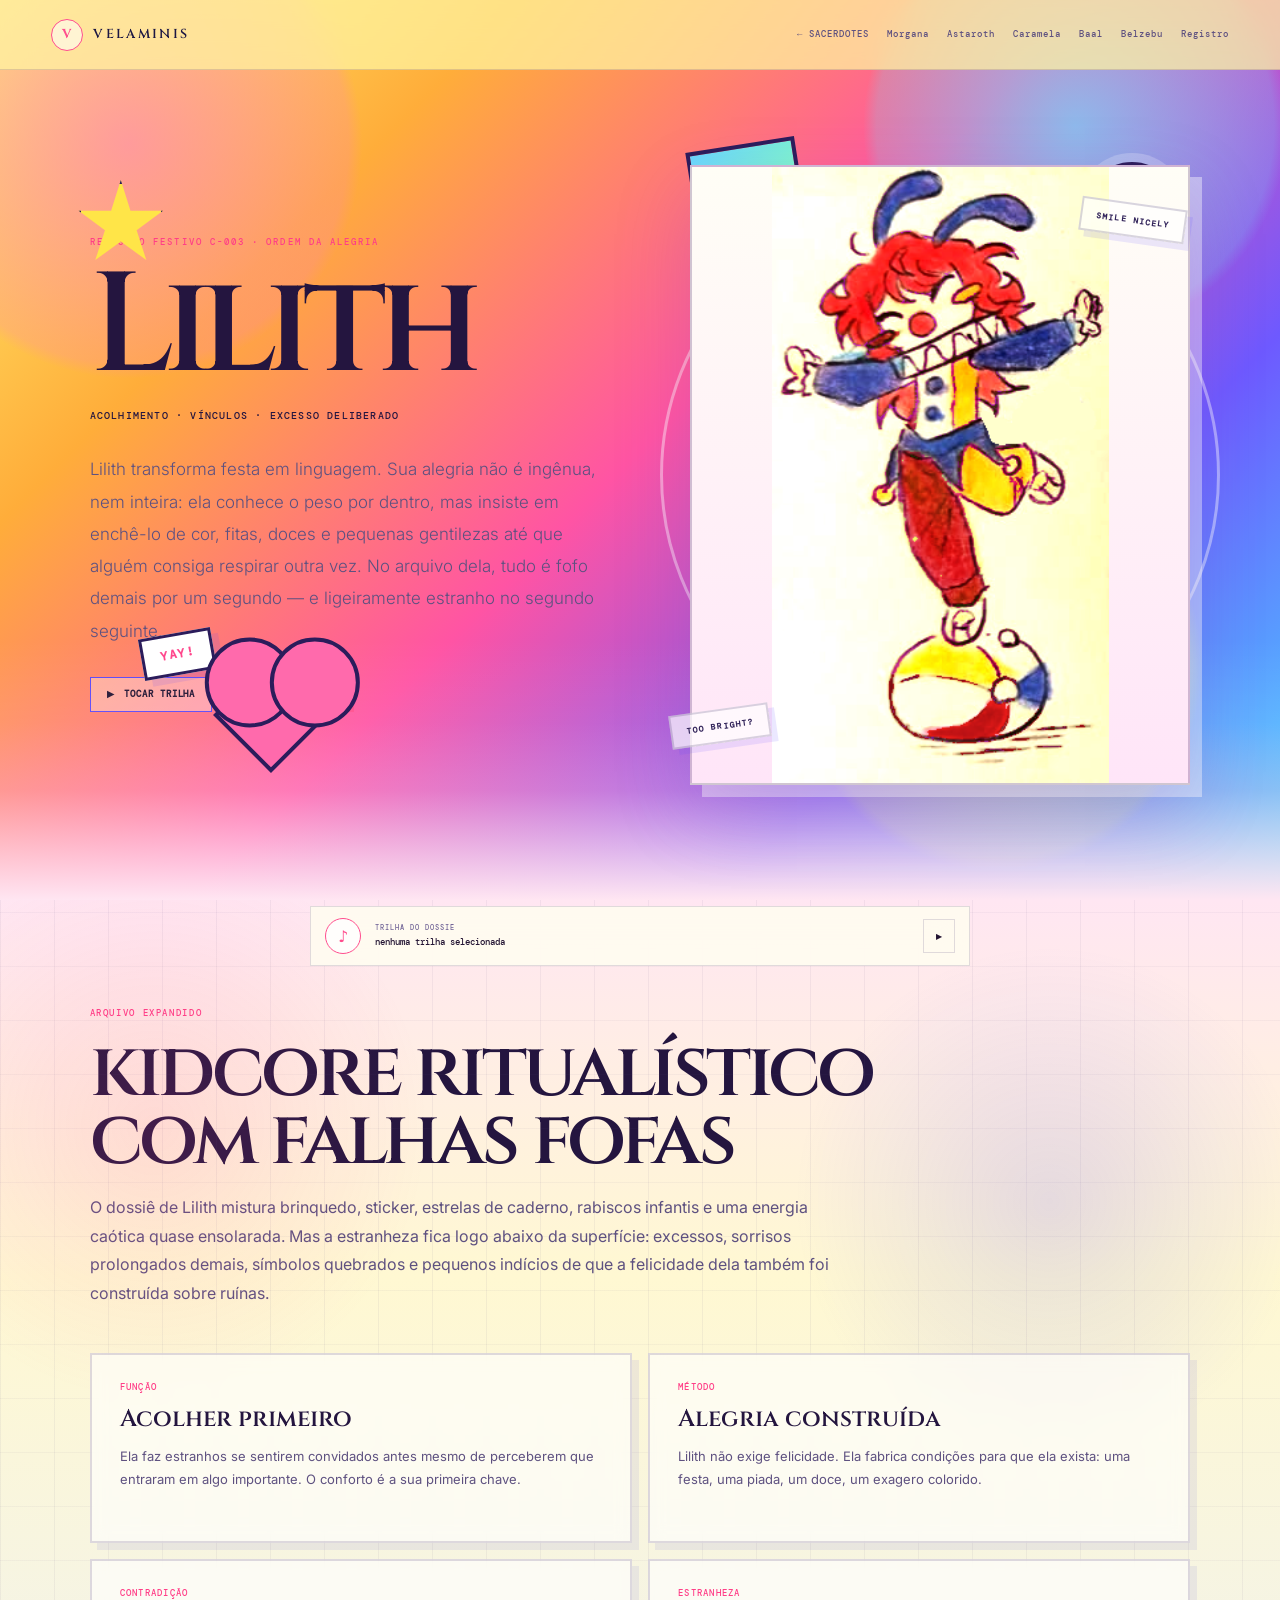
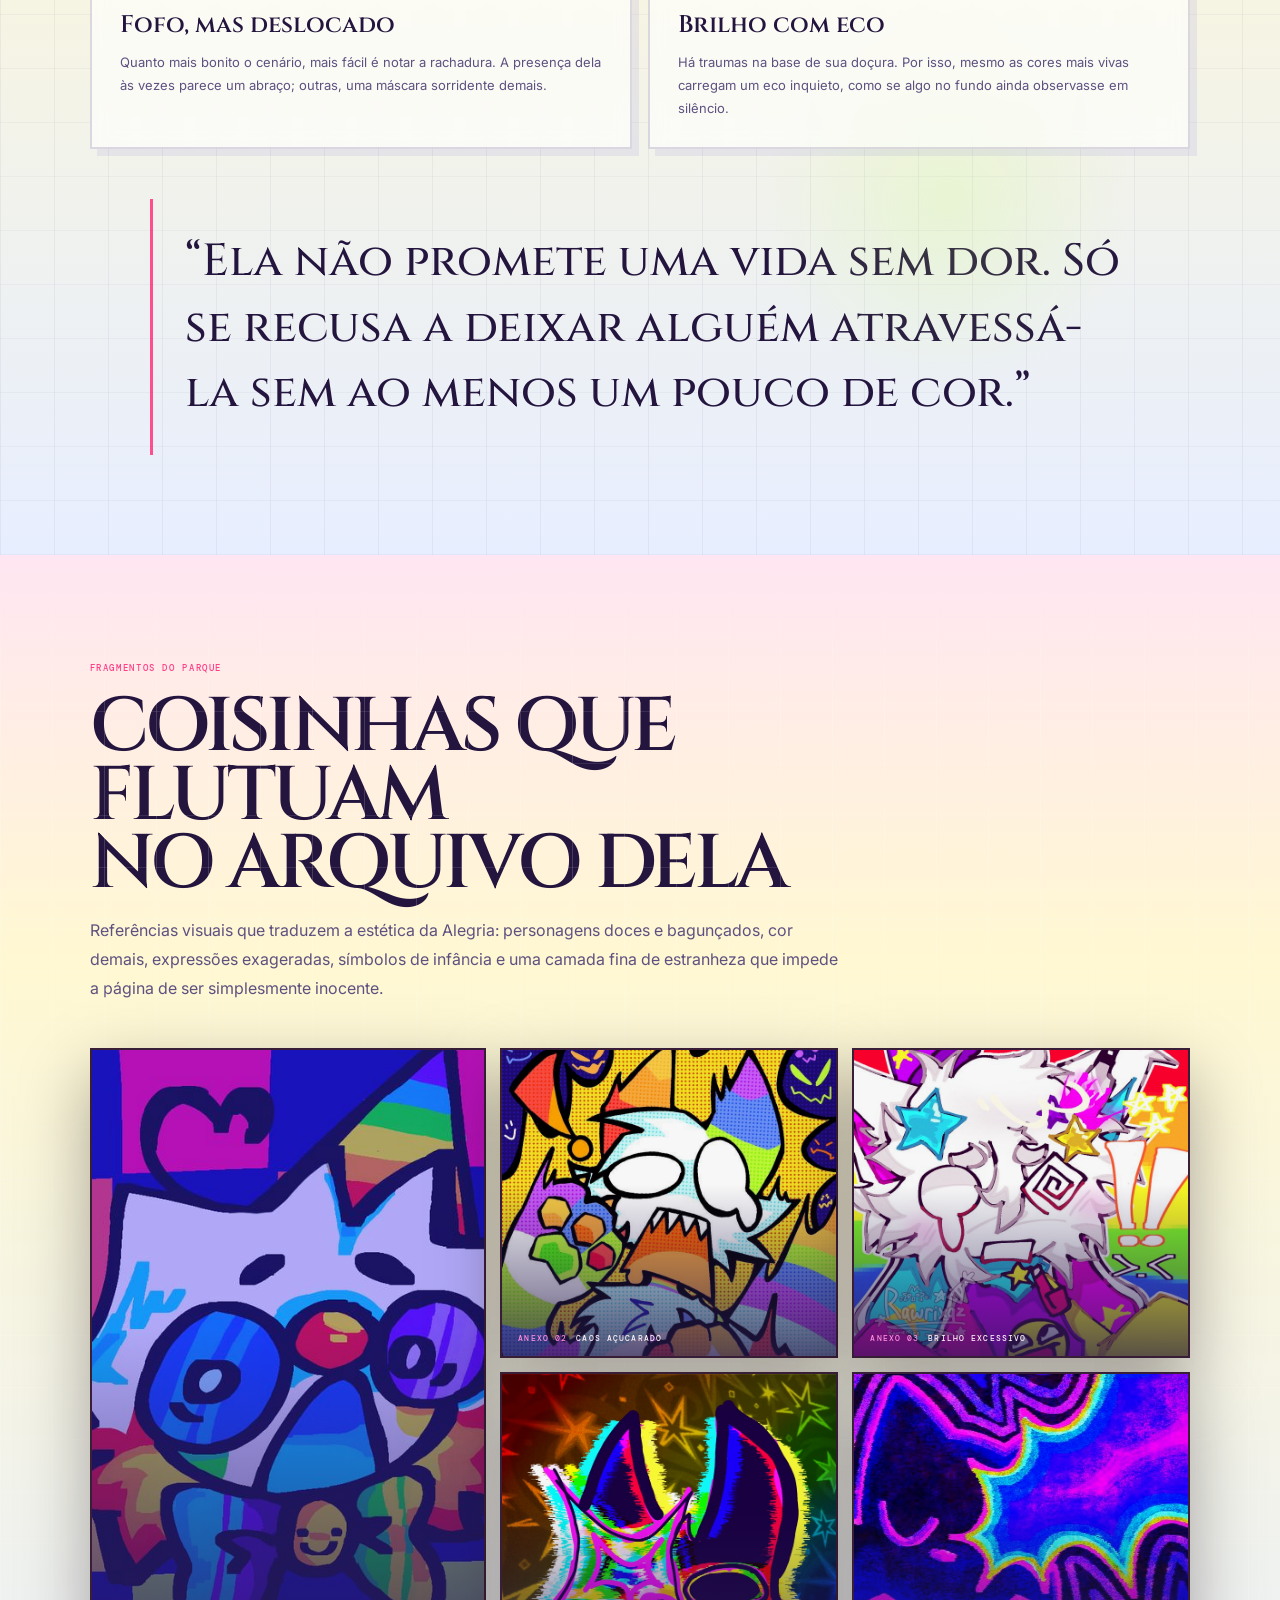
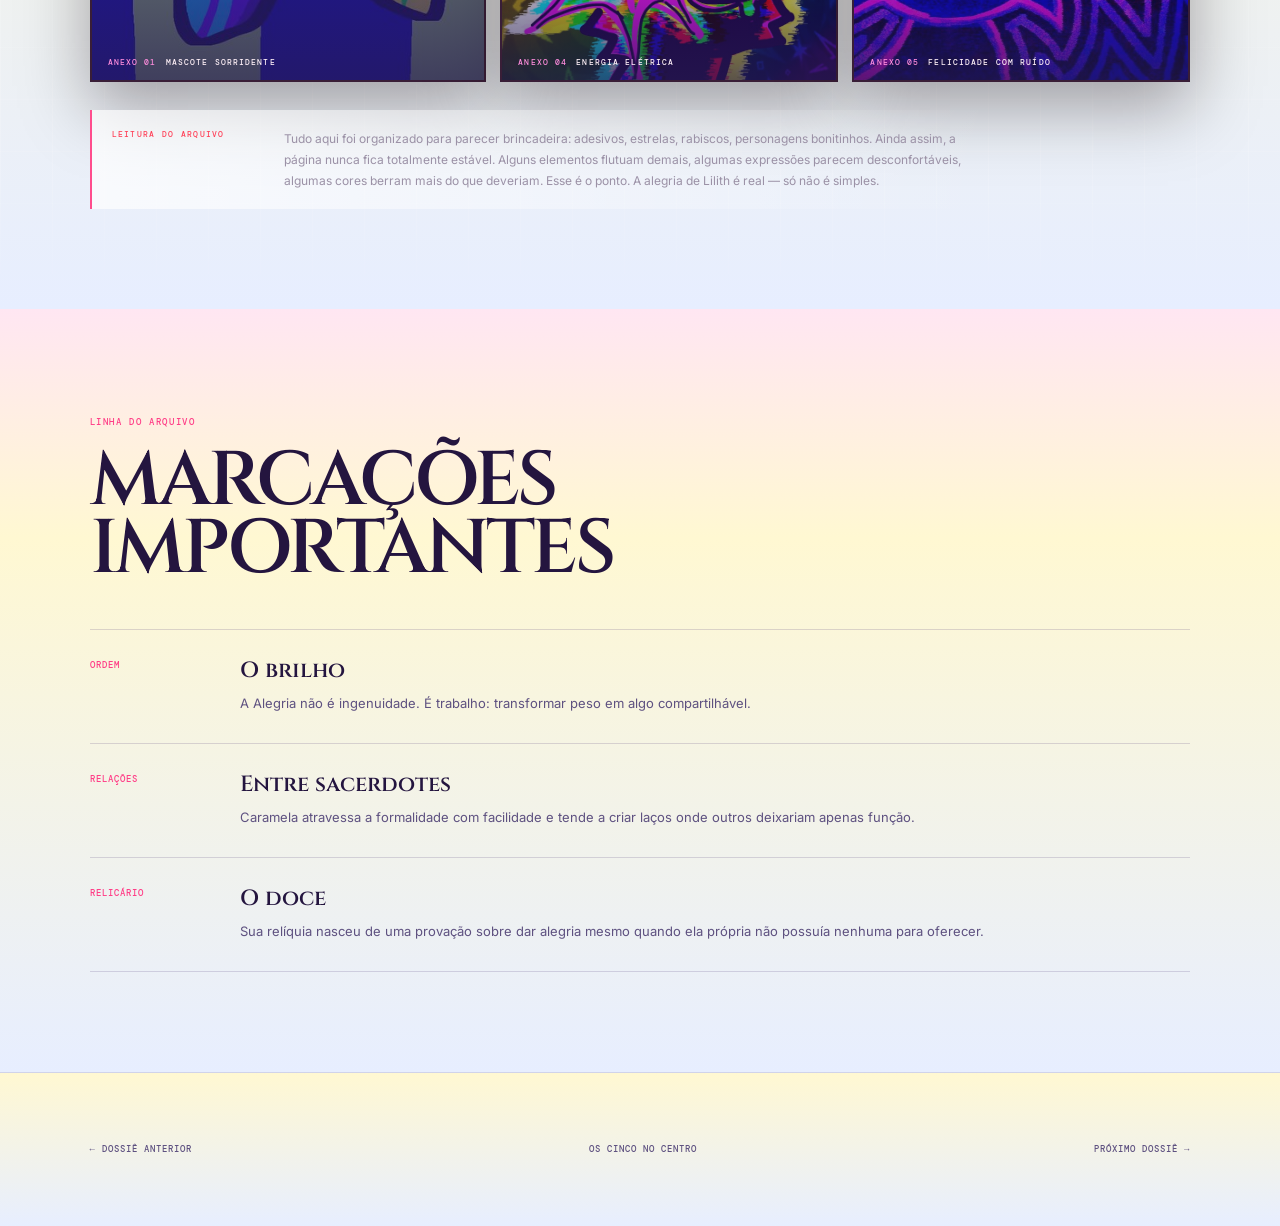
==== commit 57eb08df: "pronto" ====
--- a/caramela.html
+++ b/caramela.html
@@ -34,10 +34,10 @@
 
       <div>
         <div class="kicker">REGISTRO FESTIVO C-003 · Ordem da Alegria</div>
-        <h1>CARAMELA</h1>
+        <h1>Lilith</h1>
         <div class="sub">Acolhimento · vínculos · excesso deliberado</div>
         <p class="lead">
-          Caramela transforma festa em linguagem. Sua alegria não é ingênua, nem inteira: ela conhece o peso por dentro,
+          Lilith transforma festa em linguagem. Sua alegria não é ingênua, nem inteira: ela conhece o peso por dentro,
           mas insiste em enchê-lo de cor, fitas, doces e pequenas gentilezas até que alguém consiga respirar outra vez.
           No arquivo dela, tudo é fofo demais por um segundo — e ligeiramente estranho no segundo seguinte.
         </p>
@@ -61,7 +61,7 @@
         <small>ARQUIVO EXPANDIDO</small>
         <h2>kidcore ritualístico<br>com falhas fofas</h2>
         <p>
-          O dossiê de Caramela mistura brinquedo, sticker, estrelas de caderno, rabiscos infantis e uma energia caótica quase ensolarada.
+          O dossiê de Lilith mistura brinquedo, sticker, estrelas de caderno, rabiscos infantis e uma energia caótica quase ensolarada.
           Mas a estranheza fica logo abaixo da superfície: excessos, sorrisos prolongados demais, símbolos quebrados e pequenos indícios
           de que a felicidade dela também foi construída sobre ruínas.
         </p>
@@ -76,7 +76,7 @@
         <article class="card">
           <b>MÉTODO</b>
           <h3>Alegria construída</h3>
-          <p>Caramela não exige felicidade. Ela fabrica condições para que ela exista: uma festa, uma piada, um doce, um exagero colorido.</p>
+          <p>Lilith não exige felicidade. Ela fabrica condições para que ela exista: uma festa, uma piada, um doce, um exagero colorido.</p>
         </article>
         <article class="card">
           <b>CONTRADIÇÃO</b>
@@ -131,7 +131,7 @@
         <p>
           Tudo aqui foi organizado para parecer brincadeira: adesivos, estrelas, rabiscos, personagens bonitinhos. Ainda assim, a página nunca fica totalmente estável.
           Alguns elementos flutuam demais, algumas expressões parecem desconfortáveis, algumas cores berram mais do que deveriam. Esse é o ponto.
-          A alegria de Caramela é real — só não é simples.
+          A alegria de Lilith é real — só não é simples.
         </p>
       </div>
     </section>
